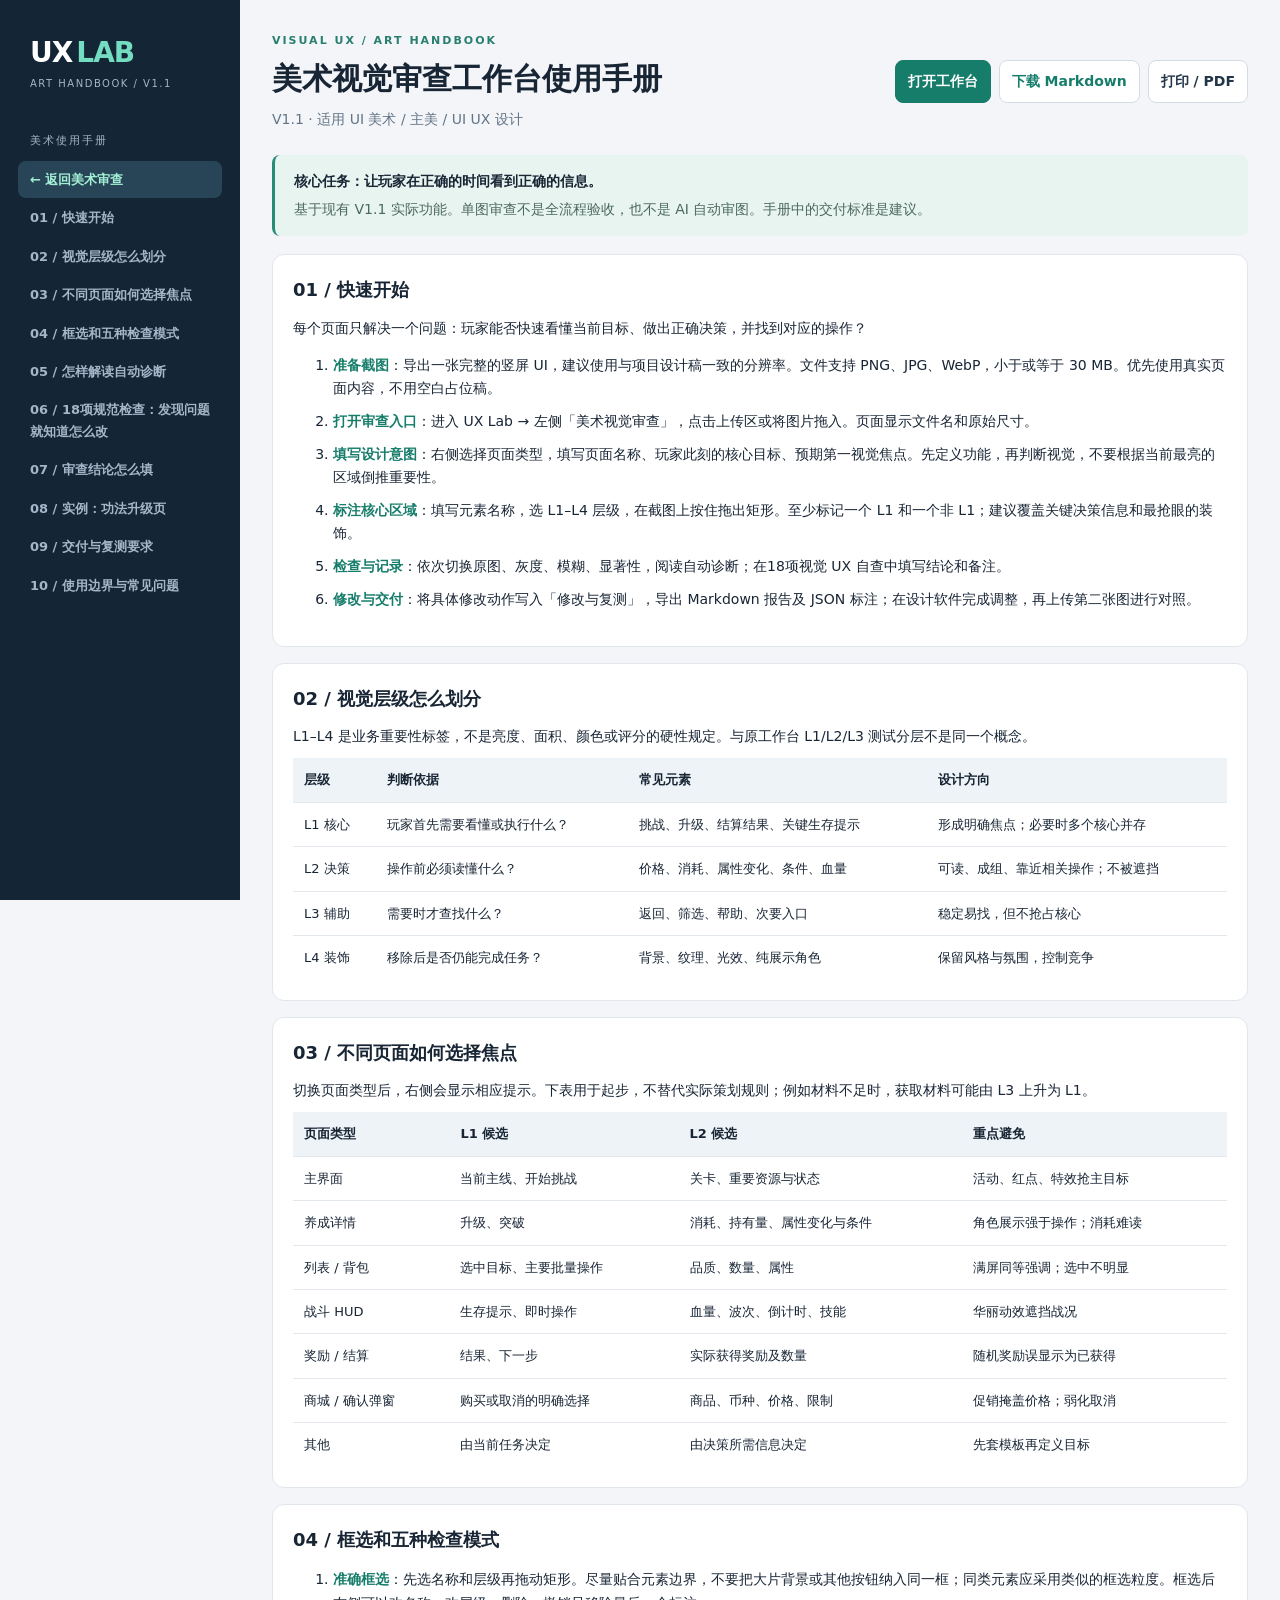
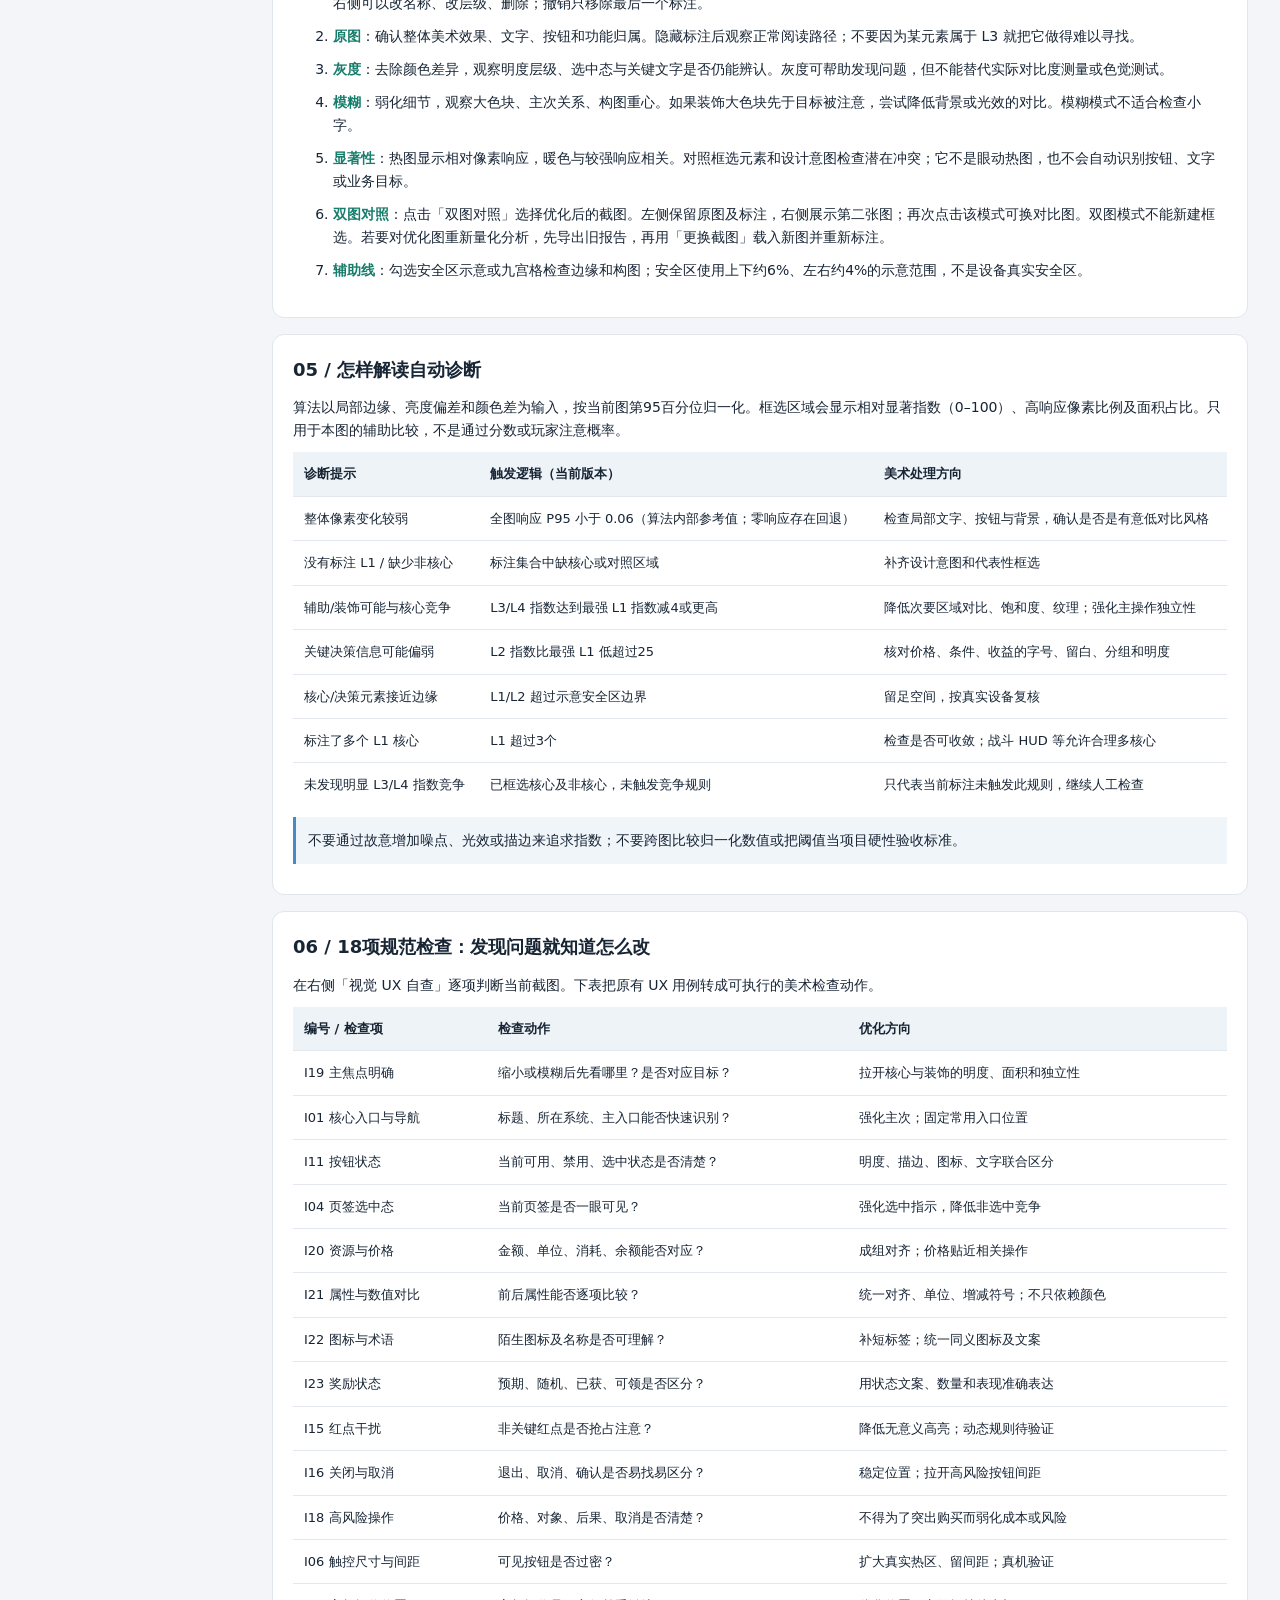
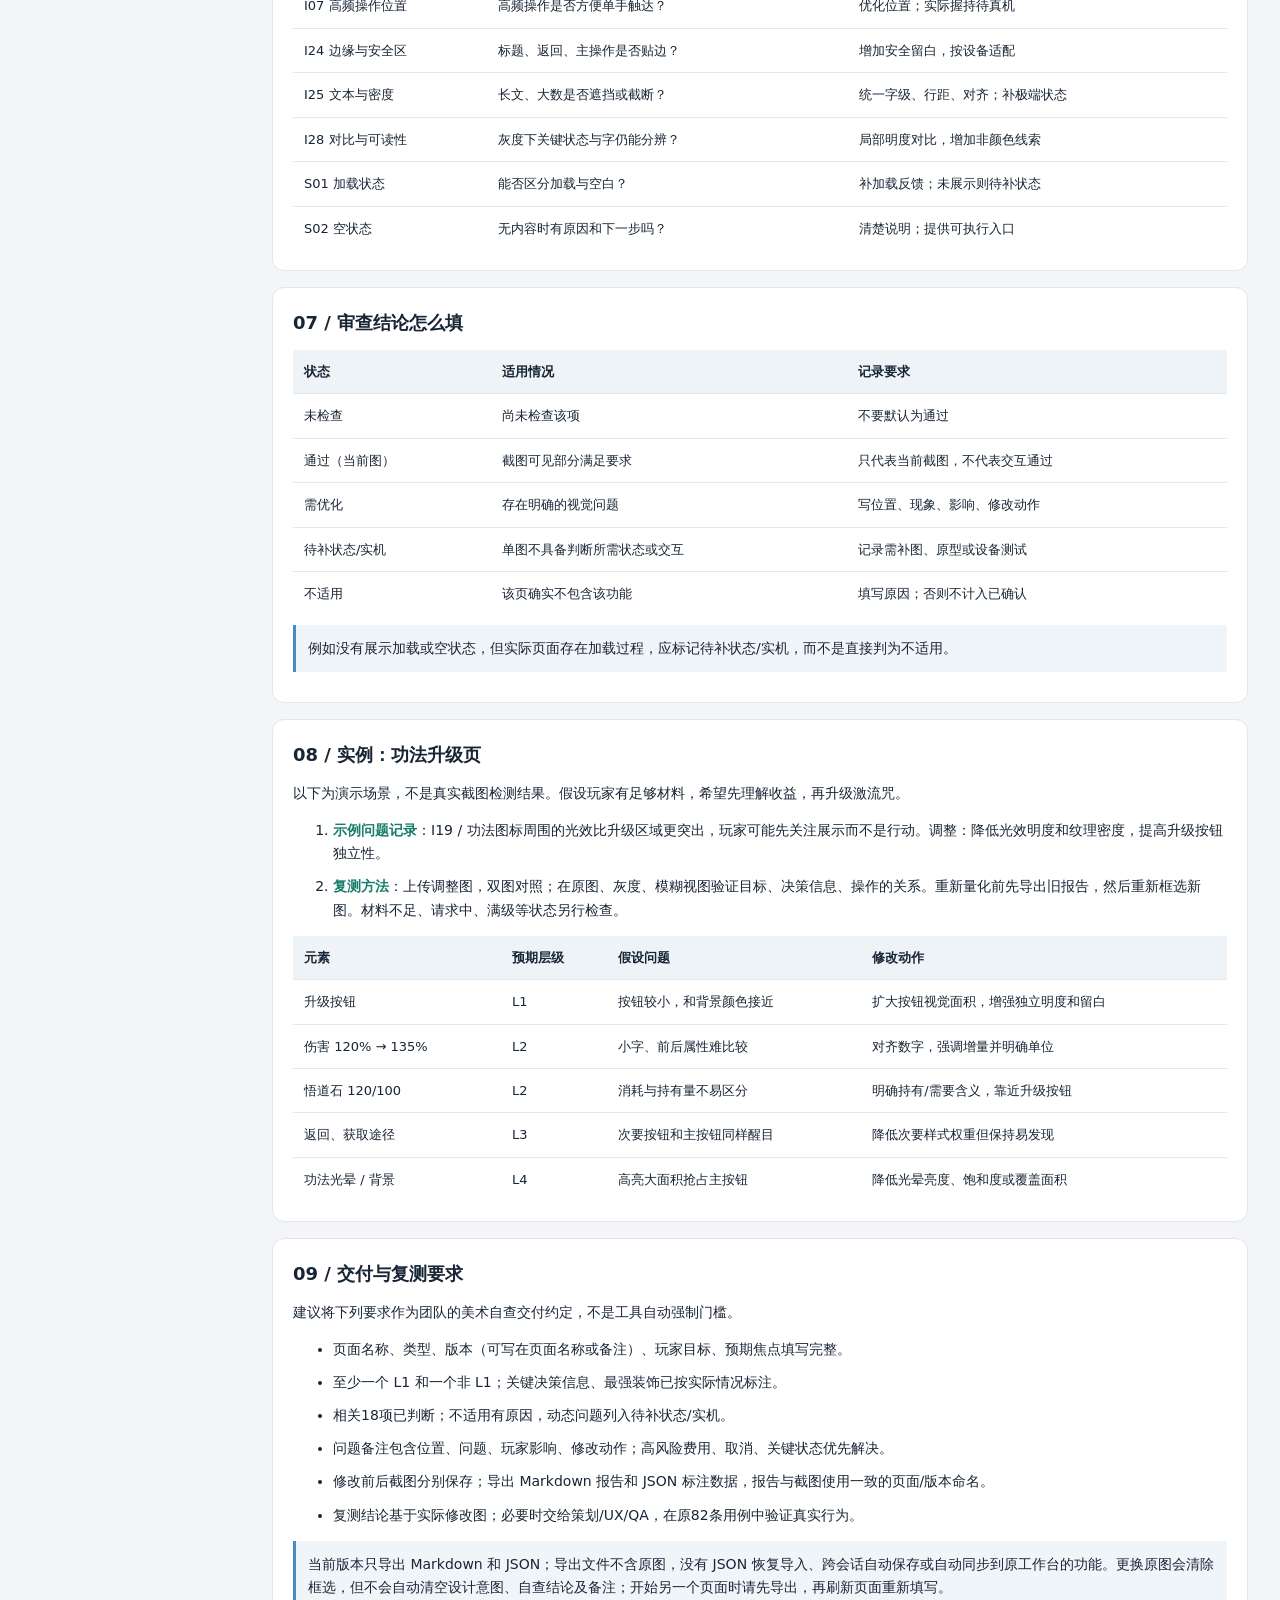
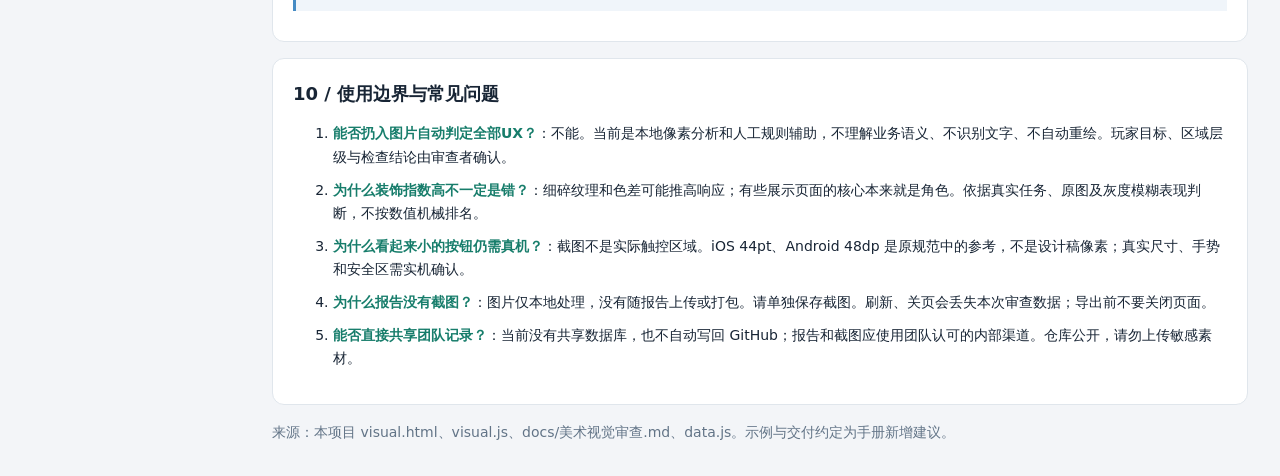
==== visual-guide.html @ cbb17826 "Publish art review handbook with online reader and printable layout" ====
<!doctype html><html lang="zh-CN"><head><meta charset="utf-8"><meta name="viewport" content="width=device-width,initial-scale=1"><title>美术使用手册 · UX LAB</title><link rel="stylesheet" href="style.css"><link rel="stylesheet" href="visual.css"><style>.manual main{max-width:1100px}.manual aside{overflow:auto}.manual nav{gap:1px}.manual nav a{font-size:13px;padding:8px 12px}.manual article{scroll-margin-top:16px}.manual article p{margin:10px 0}.manual article li{margin:10px 0}.manual .mtable{overflow-x:auto}.manual table{border-collapse:collapse;width:100%;font-size:13px;min-width:500px}.manual th,.manual td{text-align:left;vertical-align:top;padding:11px;border-bottom:1px solid #e2e8ee}.manual th{background:#edf3f6}.manual tr:last-child td{border:0}.manual .note{background:#f0f5fa;padding:12px;border-left:3px solid #468bc4}.manual .jump{color:#177d6b;text-decoration:none}.manual .hero{margin-bottom:24px}.manual .hero h1{font-size:30px}.manual .steps b{color:#177d6b}.manual .actions a{display:inline-block;border:1px solid #d3dce4;border-radius:8px;padding:9px 12px;background:white;font-weight:600;text-decoration:none}.manual .actions .open{background:#177d6b;color:white;border-color:#177d6b}@media print{body.manual{display:block;background:white} .manual aside,.manual .actions{display:none}.manual main{padding:0;max-width:none}.manual .panel{border:0;padding:0;break-inside:auto}.manual h2{break-after:avoid}.manual tr{break-inside:avoid}.manual .mtable{overflow:visible}.manual table{min-width:0}.manual .note{border-left:2px solid #888}}@media(max-width:800px){.manual .hero h1{font-size:25px}.manual nav{display:flex;overflow:auto}.manual nav a{white-space:nowrap}}</style></head><body class="manual"><aside><div class="brand"><b>UX<span>LAB</span></b><small>ART HANDBOOK / V1.1</small></div><p class="navlabel">美术使用手册</p><nav><a class="navlink active" href="visual.html">← 返回美术审查</a><a class="navlink" href="#s1">01 / 快速开始</a><a class="navlink" href="#s2">02 / 视觉层级怎么划分</a><a class="navlink" href="#s3">03 / 不同页面如何选择焦点</a><a class="navlink" href="#s4">04 / 框选和五种检查模式</a><a class="navlink" href="#s5">05 / 怎样解读自动诊断</a><a class="navlink" href="#s6">06 / 18项规范检查：发现问题就知道怎么改</a><a class="navlink" href="#s7">07 / 审查结论怎么填</a><a class="navlink" href="#s8">08 / 实例：功法升级页</a><a class="navlink" href="#s9">09 / 交付与复测要求</a><a class="navlink" href="#s10">10 / 使用边界与常见问题</a></nav></aside><main><header class="hero"><div><div class="eyebrow">VISUAL UX / ART HANDBOOK</div><h1>美术视觉审查工作台使用手册</h1><p>V1.1 · 适用 UI 美术 / 主美 / UI UX 设计</p></div><div class="actions"><a class="open" href="visual.html">打开工作台</a><a href="docs/美术使用手册.md" download>下载 Markdown</a><button onclick="window.print()">打印 / PDF</button></div></header><div class="visual-intro"><b>核心任务：让玩家在正确的时间看到正确的信息。</b><p>基于现有 V1.1 实际功能。单图审查不是全流程验收，也不是 AI 自动审图。手册中的交付标准是建议。</p></div><article class="panel" id="s1"><h2>01 / 快速开始</h2><p>每个页面只解决一个问题：玩家能否快速看懂当前目标、做出正确决策，并找到对应的操作？</p><ol class="steps"><li><b>准备截图</b>：导出一张完整的竖屏 UI，建议使用与项目设计稿一致的分辨率。文件支持 PNG、JPG、WebP，小于或等于 30 MB。优先使用真实页面内容，不用空白占位稿。</li><li><b>打开审查入口</b>：进入 UX Lab → 左侧「美术视觉审查」，点击上传区或将图片拖入。页面显示文件名和原始尺寸。</li><li><b>填写设计意图</b>：右侧选择页面类型，填写页面名称、玩家此刻的核心目标、预期第一视觉焦点。先定义功能，再判断视觉，不要根据当前最亮的区域倒推重要性。</li><li><b>标注核心区域</b>：填写元素名称，选 L1–L4 层级，在截图上按住拖出矩形。至少标记一个 L1 和一个非 L1；建议覆盖关键决策信息和最抢眼的装饰。</li><li><b>检查与记录</b>：依次切换原图、灰度、模糊、显著性，阅读自动诊断；在18项视觉 UX 自查中填写结论和备注。</li><li><b>修改与交付</b>：将具体修改动作写入「修改与复测」，导出 Markdown 报告及 JSON 标注；在设计软件完成调整，再上传第二张图进行对照。</li></ol></article><article class="panel" id="s2"><h2>02 / 视觉层级怎么划分</h2><p>L1–L4 是业务重要性标签，不是亮度、面积、颜色或评分的硬性规定。与原工作台 L1/L2/L3 测试分层不是同一个概念。</p><div class="mtable"><table><thead><tr><th>层级</th><th>判断依据</th><th>常见元素</th><th>设计方向</th></tr></thead><tbody><tr><td>L1 核心</td><td>玩家首先需要看懂或执行什么？</td><td>挑战、升级、结算结果、关键生存提示</td><td>形成明确焦点；必要时多个核心并存</td></tr><tr><td>L2 决策</td><td>操作前必须读懂什么？</td><td>价格、消耗、属性变化、条件、血量</td><td>可读、成组、靠近相关操作；不被遮挡</td></tr><tr><td>L3 辅助</td><td>需要时才查找什么？</td><td>返回、筛选、帮助、次要入口</td><td>稳定易找，但不抢占核心</td></tr><tr><td>L4 装饰</td><td>移除后是否仍能完成任务？</td><td>背景、纹理、光效、纯展示角色</td><td>保留风格与氛围，控制竞争</td></tr></tbody></table></div></article><article class="panel" id="s3"><h2>03 / 不同页面如何选择焦点</h2><p>切换页面类型后，右侧会显示相应提示。下表用于起步，不替代实际策划规则；例如材料不足时，获取材料可能由 L3 上升为 L1。</p><div class="mtable"><table><thead><tr><th>页面类型</th><th>L1 候选</th><th>L2 候选</th><th>重点避免</th></tr></thead><tbody><tr><td>主界面</td><td>当前主线、开始挑战</td><td>关卡、重要资源与状态</td><td>活动、红点、特效抢主目标</td></tr><tr><td>养成详情</td><td>升级、突破</td><td>消耗、持有量、属性变化与条件</td><td>角色展示强于操作；消耗难读</td></tr><tr><td>列表 / 背包</td><td>选中目标、主要批量操作</td><td>品质、数量、属性</td><td>满屏同等强调；选中不明显</td></tr><tr><td>战斗 HUD</td><td>生存提示、即时操作</td><td>血量、波次、倒计时、技能</td><td>华丽动效遮挡战况</td></tr><tr><td>奖励 / 结算</td><td>结果、下一步</td><td>实际获得奖励及数量</td><td>随机奖励误显示为已获得</td></tr><tr><td>商城 / 确认弹窗</td><td>购买或取消的明确选择</td><td>商品、币种、价格、限制</td><td>促销掩盖价格；弱化取消</td></tr><tr><td>其他</td><td>由当前任务决定</td><td>由决策所需信息决定</td><td>先套模板再定义目标</td></tr></tbody></table></div></article><article class="panel" id="s4"><h2>04 / 框选和五种检查模式</h2><ol class="steps"><li><b>准确框选</b>：先选名称和层级再拖动矩形。尽量贴合元素边界，不要把大片背景或其他按钮纳入同一框；同类元素应采用类似的框选粒度。框选后右侧可以改名称、改层级、删除；撤销只移除最后一个标注。</li><li><b>原图</b>：确认整体美术效果、文字、按钮和功能归属。隐藏标注后观察正常阅读路径；不要因为某元素属于 L3 就把它做得难以寻找。</li><li><b>灰度</b>：去除颜色差异，观察明度层级、选中态与关键文字是否仍能辨认。灰度可帮助发现问题，但不能替代实际对比度测量或色觉测试。</li><li><b>模糊</b>：弱化细节，观察大色块、主次关系、构图重心。如果装饰大色块先于目标被注意，尝试降低背景或光效的对比。模糊模式不适合检查小字。</li><li><b>显著性</b>：热图显示相对像素响应，暖色与较强响应相关。对照框选元素和设计意图检查潜在冲突；它不是眼动热图，也不会自动识别按钮、文字或业务目标。</li><li><b>双图对照</b>：点击「双图对照」选择优化后的截图。左侧保留原图及标注，右侧展示第二张图；再次点击该模式可换对比图。双图模式不能新建框选。若要对优化图重新量化分析，先导出旧报告，再用「更换截图」载入新图并重新标注。</li><li><b>辅助线</b>：勾选安全区示意或九宫格检查边缘和构图；安全区使用上下约6%、左右约4%的示意范围，不是设备真实安全区。</li></ol></article><article class="panel" id="s5"><h2>05 / 怎样解读自动诊断</h2><p>算法以局部边缘、亮度偏差和颜色差为输入，按当前图第95百分位归一化。框选区域会显示相对显著指数（0–100）、高响应像素比例及面积占比。只用于本图的辅助比较，不是通过分数或玩家注意概率。</p><div class="mtable"><table><thead><tr><th>诊断提示</th><th>触发逻辑（当前版本）</th><th>美术处理方向</th></tr></thead><tbody><tr><td>整体像素变化较弱</td><td>全图响应 P95 小于 0.06（算法内部参考值；零响应存在回退）</td><td>检查局部文字、按钮与背景，确认是否是有意低对比风格</td></tr><tr><td>没有标注 L1 / 缺少非核心</td><td>标注集合中缺核心或对照区域</td><td>补齐设计意图和代表性框选</td></tr><tr><td>辅助/装饰可能与核心竞争</td><td>L3/L4 指数达到最强 L1 指数减4或更高</td><td>降低次要区域对比、饱和度、纹理；强化主操作独立性</td></tr><tr><td>关键决策信息可能偏弱</td><td>L2 指数比最强 L1 低超过25</td><td>核对价格、条件、收益的字号、留白、分组和明度</td></tr><tr><td>核心/决策元素接近边缘</td><td>L1/L2 超过示意安全区边界</td><td>留足空间，按真实设备复核</td></tr><tr><td>标注了多个 L1 核心</td><td>L1 超过3个</td><td>检查是否可收敛；战斗 HUD 等允许合理多核心</td></tr><tr><td>未发现明显 L3/L4 指数竞争</td><td>已框选核心及非核心，未触发竞争规则</td><td>只代表当前标注未触发此规则，继续人工检查</td></tr></tbody></table></div><p class="note">不要通过故意增加噪点、光效或描边来追求指数；不要跨图比较归一化数值或把阈值当项目硬性验收标准。</p></article><article class="panel" id="s6"><h2>06 / 18项规范检查：发现问题就知道怎么改</h2><p>在右侧「视觉 UX 自查」逐项判断当前截图。下表把原有 UX 用例转成可执行的美术检查动作。</p><div class="mtable"><table><thead><tr><th>编号 / 检查项</th><th>检查动作</th><th>优化方向</th></tr></thead><tbody><tr><td>I19 主焦点明确</td><td>缩小或模糊后先看哪里？是否对应目标？</td><td>拉开核心与装饰的明度、面积和独立性</td></tr><tr><td>I01 核心入口与导航</td><td>标题、所在系统、主入口能否快速识别？</td><td>强化主次；固定常用入口位置</td></tr><tr><td>I11 按钮状态</td><td>当前可用、禁用、选中状态是否清楚？</td><td>明度、描边、图标、文字联合区分</td></tr><tr><td>I04 页签选中态</td><td>当前页签是否一眼可见？</td><td>强化选中指示，降低非选中竞争</td></tr><tr><td>I20 资源与价格</td><td>金额、单位、消耗、余额能否对应？</td><td>成组对齐；价格贴近相关操作</td></tr><tr><td>I21 属性与数值对比</td><td>前后属性能否逐项比较？</td><td>统一对齐、单位、增减符号；不只依赖颜色</td></tr><tr><td>I22 图标与术语</td><td>陌生图标及名称是否可理解？</td><td>补短标签；统一同义图标及文案</td></tr><tr><td>I23 奖励状态</td><td>预期、随机、已获、可领是否区分？</td><td>用状态文案、数量和表现准确表达</td></tr><tr><td>I15 红点干扰</td><td>非关键红点是否抢占注意？</td><td>降低无意义高亮；动态规则待验证</td></tr><tr><td>I16 关闭与取消</td><td>退出、取消、确认是否易找易区分？</td><td>稳定位置；拉开高风险按钮间距</td></tr><tr><td>I18 高风险操作</td><td>价格、对象、后果、取消是否清楚？</td><td>不得为了突出购买而弱化成本或风险</td></tr><tr><td>I06 触控尺寸与间距</td><td>可见按钮是否过密？</td><td>扩大真实热区、留间距；真机验证</td></tr><tr><td>I07 高频操作位置</td><td>高频操作是否方便单手触达？</td><td>优化位置；实际握持待真机</td></tr><tr><td>I24 边缘与安全区</td><td>标题、返回、主操作是否贴边？</td><td>增加安全留白，按设备适配</td></tr><tr><td>I25 文本与密度</td><td>长文、大数是否遮挡或截断？</td><td>统一字级、行距、对齐；补极端状态</td></tr><tr><td>I28 对比与可读性</td><td>灰度下关键状态与字仍能分辨？</td><td>局部明度对比，增加非颜色线索</td></tr><tr><td>S01 加载状态</td><td>能否区分加载与空白？</td><td>补加载反馈；未展示则待补状态</td></tr><tr><td>S02 空状态</td><td>无内容时有原因和下一步吗？</td><td>清楚说明；提供可执行入口</td></tr></tbody></table></div></article><article class="panel" id="s7"><h2>07 / 审查结论怎么填</h2><div class="mtable"><table><thead><tr><th>状态</th><th>适用情况</th><th>记录要求</th></tr></thead><tbody><tr><td>未检查</td><td>尚未检查该项</td><td>不要默认为通过</td></tr><tr><td>通过（当前图）</td><td>截图可见部分满足要求</td><td>只代表当前截图，不代表交互通过</td></tr><tr><td>需优化</td><td>存在明确的视觉问题</td><td>写位置、现象、影响、修改动作</td></tr><tr><td>待补状态/实机</td><td>单图不具备判断所需状态或交互</td><td>记录需补图、原型或设备测试</td></tr><tr><td>不适用</td><td>该页确实不包含该功能</td><td>填写原因；否则不计入已确认</td></tr></tbody></table></div><p class="note">例如没有展示加载或空状态，但实际页面存在加载过程，应标记待补状态/实机，而不是直接判为不适用。</p></article><article class="panel" id="s8"><h2>08 / 实例：功法升级页</h2><p>以下为演示场景，不是真实截图检测结果。假设玩家有足够材料，希望先理解收益，再升级激流咒。</p><ol class="steps"><li><b>示例问题记录</b>：I19 / 功法图标周围的光效比升级区域更突出，玩家可能先关注展示而不是行动。调整：降低光效明度和纹理密度，提高升级按钮独立性。</li><li><b>复测方法</b>：上传调整图，双图对照；在原图、灰度、模糊视图验证目标、决策信息、操作的关系。重新量化前先导出旧报告，然后重新框选新图。材料不足、请求中、满级等状态另行检查。</li></ol><div class="mtable"><table><thead><tr><th>元素</th><th>预期层级</th><th>假设问题</th><th>修改动作</th></tr></thead><tbody><tr><td>升级按钮</td><td>L1</td><td>按钮较小，和背景颜色接近</td><td>扩大按钮视觉面积，增强独立明度和留白</td></tr><tr><td>伤害 120% → 135%</td><td>L2</td><td>小字、前后属性难比较</td><td>对齐数字，强调增量并明确单位</td></tr><tr><td>悟道石 120/100</td><td>L2</td><td>消耗与持有量不易区分</td><td>明确持有/需要含义，靠近升级按钮</td></tr><tr><td>返回、获取途径</td><td>L3</td><td>次要按钮和主按钮同样醒目</td><td>降低次要样式权重但保持易发现</td></tr><tr><td>功法光晕 / 背景</td><td>L4</td><td>高亮大面积抢占主按钮</td><td>降低光晕亮度、饱和度或覆盖面积</td></tr></tbody></table></div></article><article class="panel" id="s9"><h2>09 / 交付与复测要求</h2><p>建议将下列要求作为团队的美术自查交付约定，不是工具自动强制门槛。</p><ul><li>页面名称、类型、版本（可写在页面名称或备注）、玩家目标、预期焦点填写完整。</li><li>至少一个 L1 和一个非 L1；关键决策信息、最强装饰已按实际情况标注。</li><li>相关18项已判断；不适用有原因，动态问题列入待补状态/实机。</li><li>问题备注包含位置、问题、玩家影响、修改动作；高风险费用、取消、关键状态优先解决。</li><li>修改前后截图分别保存；导出 Markdown 报告和 JSON 标注数据，报告与截图使用一致的页面/版本命名。</li><li>复测结论基于实际修改图；必要时交给策划/UX/QA，在原82条用例中验证真实行为。</li></ul><p class="note">当前版本只导出 Markdown 和 JSON；导出文件不含原图，没有 JSON 恢复导入、跨会话自动保存或自动同步到原工作台的功能。更换原图会清除框选，但不会自动清空设计意图、自查结论及备注；开始另一个页面时请先导出，再刷新页面重新填写。</p></article><article class="panel" id="s10"><h2>10 / 使用边界与常见问题</h2><ol class="steps"><li><b>能否扔入图片自动判定全部UX？</b>：不能。当前是本地像素分析和人工规则辅助，不理解业务语义、不识别文字、不自动重绘。玩家目标、区域层级与检查结论由审查者确认。</li><li><b>为什么装饰指数高不一定是错？</b>：细碎纹理和色差可能推高响应；有些展示页面的核心本来就是角色。依据真实任务、原图及灰度模糊表现判断，不按数值机械排名。</li><li><b>为什么看起来小的按钮仍需真机？</b>：截图不是实际触控区域。iOS 44pt、Android 48dp 是原规范中的参考，不是设计稿像素；真实尺寸、手势和安全区需实机确认。</li><li><b>为什么报告没有截图？</b>：图片仅本地处理，没有随报告上传或打包。请单独保存截图。刷新、关页会丢失本次审查数据；导出前不要关闭页面。</li><li><b>能否直接共享团队记录？</b>：当前没有共享数据库，也不自动写回 GitHub；报告和截图应使用团队认可的内部渠道。仓库公开，请勿上传敏感素材。</li></ol></article><p class="muted">来源：本项目 visual.html、visual.js、docs/美术视觉审查.md、data.js。示例与交付约定为手册新增建议。</p></main></body></html>
---- style.css ----
*{box-sizing:border-box}body{margin:0;background:#f3f5f8;color:#182535;font:14px/1.65 system-ui,"Microsoft YaHei",sans-serif;display:grid;grid-template-columns:240px minmax(0,1fr);min-height:100vh}aside{background:#142536;color:#a4b6c8;padding:30px 18px;position:sticky;top:0;height:100vh;display:flex;flex-direction:column}.brand{padding:0 12px 28px}.brand b{font-size:28px;letter-spacing:-1px;color:white}.brand span{color:#74dcc0;margin-left:4px}.brand small{display:block;font-size:10px;letter-spacing:1.5px}.navlabel{font-size:11px;letter-spacing:2px;padding-left:12px}nav{display:grid;gap:5px}nav button{text-align:left;background:none;color:#a4b6c8;border:0;padding:12px;font-weight:500}nav button.active{background:#284558;color:#a4f0d5}footer{margin-top:auto;font-size:12px;padding:15px 12px;color:#92a5b8}main{padding:32px;max-width:1500px;width:100%;margin:auto;align-self:start}header{display:flex;justify-content:space-between;align-items:center;gap:16px;margin-bottom:28px}h1{font-size:32px;margin:4px 0}header p,.muted{color:#627487;margin:0}.eyebrow{font-size:11px;letter-spacing:2px;color:#287f70;font-weight:700}.actions,.filters{display:flex;gap:8px;flex-wrap:wrap}button,input,select,textarea{font:inherit;border:1px solid #d3dce4;border-radius:8px;padding:9px 12px;background:white;color:#233649}button{cursor:pointer;font-weight:600}button:hover{border-color:#2b9b83}button.primary{background:#177d6b;color:white;border-color:#177d6b}button:focus-visible,input:focus-visible,textarea:focus-visible,select:focus-visible{outline:2px solid #177d6b;outline-offset:2px}.stats{display:grid;grid-template-columns:repeat(4,1fr);gap:12px;margin-bottom:20px}.stat,.panel,.case{background:white;border:1px solid #e0e6ec;border-radius:12px;padding:20px}.stat b{display:block;font-size:32px;line-height:1.3}.stat span{color:#63778a}.panel{margin-bottom:16px}.panel h2{margin:0 0 12px;font-size:18px}.track{height:8px;border-radius:8px;background:#e6ecef;overflow:hidden;margin:12px 0}.fill{background:#219b82;height:100%}.case{margin:12px 0}.casehead{display:flex;align-items:center;gap:12px;flex-wrap:wrap}.casehead h3{margin:0;font-size:17px;flex:1}.tag{font:600 12px system-ui;background:#e7f4ef;color:#166b59;padding:5px 8px;border-radius:5px}.p0{background:#ffebe6;color:#a43f30}.details{display:grid;grid-template-columns:1fr 1fr;gap:16px;margin:14px 0}.details p{margin:3px 0;white-space:pre-wrap}.details label,form label,.fieldlabel{font-size:12px;color:#627487;display:block;font-weight:600}.formgrid{display:grid;grid-template-columns:repeat(2,minmax(0,1fr));gap:12px}.formgrid label{display:flex;flex-direction:column;gap:5px}.formgrid input,.formgrid select,.formgrid textarea{width:100%;min-width:0}.wide{grid-column:1/-1}.case textarea{width:100%;min-height:62px}.case input{width:100%}.toolbar{display:flex;gap:12px;align-items:center;justify-content:space-between;flex-wrap:wrap;margin-bottom:16px}.rowrecord{padding:14px 0;border-bottom:1px solid #e4e9ee;white-space:pre-wrap;overflow-wrap:anywhere}.rowrecord:last-child{border-bottom:0}.rowrecord button{margin:5px 8px 0 0}#notice{color:#177d6b;min-height:0}#notice:not(:empty){padding:10px 0}.danger{color:#a43f30}a{color:#177d6b}.guide{margin:0 0 16px}.guide dt{font-weight:700}.guide dd{margin:3px 0 16px;color:#42576a}.empty{padding:36px;text-align:center;color:#627487}@media(max-width:800px){body{display:block}aside{height:auto;position:static;padding:15px}nav{display:flex;overflow:auto}nav button{white-space:nowrap}.brand{padding:0 8px 5px}.navlabel,footer{display:none}main{padding:18px}header{display:block}header .actions{margin-top:12px}.stats{grid-template-columns:1fr 1fr}.details,.formgrid{grid-template-columns:1fr}.wide{grid-column:auto}h1{font-size:26px}}
---- visual.css ----
.navlink{display:block;text-decoration:none;padding:12px;border-radius:8px;color:#a4b6c8;font-weight:600}.navlink.active{background:#284558;color:#a4f0d5}.navlink:hover{color:#fff}.visual-body main{max-width:1800px}.visual-intro{border-left:3px solid #278c76;background:#e8f4ef;padding:15px 19px;margin-bottom:18px;border-radius:8px}.visual-intro p{margin:5px 0 0;color:#4c695f}.v-layout{display:grid;grid-template-columns:minmax(280px,1fr) minmax(300px,1fr);gap:18px;align-items:start}.v-canvas{position:sticky;top:16px}.v-canvas h2,.v-side h2{font-size:16px}#drop{display:grid;place-content:center;text-align:center;min-height:350px;gap:6px;background:#f6f9fb;border:2px dashed #b9cbd5;border-radius:12px;cursor:pointer;color:#597384}#drop b{font-size:20px;color:#234b59}#drop.drag{background:#e2f5ed;border-color:#177d6b}.v-stage{background:#18242e;border-radius:10px;padding:12px;display:flex;align-items:center;justify-content:center;gap:8px;min-height:220px;margin:12px 0}#canvasWrap{position:relative;line-height:0;max-width:100%;flex:0 1 auto;min-width:0}#screen,#second{display:block;max-width:100%;max-height:70vh;width:auto;height:auto;object-fit:contain}#overlay{position:absolute;inset:0;width:100%;height:100%;touch-action:none;cursor:crosshair}#second{min-width:0}.v-stage.comparing #canvasWrap,.v-stage.comparing #second{max-width:49%}.v-modes,.v-tools,.v-legend{display:flex;flex-wrap:wrap;gap:6px;align-items:center}.v-modes button{font-size:12px;padding:7px 9px}.v-modes .selected{background:#177d6b;color:#fff;border-color:#177d6b}.v-tools label{display:flex;align-items:center;gap:3px;font-size:12px}.v-legend span{font-size:11px;border:1px solid currentColor;padding:4px 6px;border-radius:4px}.l1{color:#19866a}.l2{color:#306fac}.l3{color:#a06f16}.l4{color:#697686}.v-tip{background:#f0f5fa;padding:10px;border-radius:6px;color:#4c6379;font-size:12px}.v-regions{display:grid;gap:8px;margin-top:10px}.v-region{display:grid;grid-template-columns:1fr 105px auto;gap:5px;align-items:center;border-top:1px solid #e4e9ee;padding-top:9px}.v-region input,.v-region select{width:100%;min-width:0;padding:6px}.v-region small{grid-column:1/-1;color:#627487}.v-region button{padding:5px 8px}.v-diag{background:#f4f7fa;border-radius:8px;padding:10px;margin:8px 0;color:#294251}.v-diag b{display:block}.v-diag.warn{border-left:3px solid #d79333}.v-diag.ok{border-left:3px solid #1b9b76}.v-check{border-bottom:1px solid #e4e9ee;padding:12px 0}.v-check:last-child{border:0}.v-check-head{display:flex;justify-content:space-between;align-items:center;gap:8px}.v-check-head select{padding:6px;max-width:126px}.v-check p{margin:5px 0;font-size:13px;color:#43586b}.v-check small{color:#687c8d}.v-check textarea,#notes{width:100%;resize:vertical;margin-top:5px}.v-check textarea{min-height:42px;padding:6px}.v-check .reference{font-size:11px;color:#687c8d}.v-side .panel{margin-bottom:14px}#summary{font-size:13px;color:#4c6379;margin-top:8px}[hidden]{display:none!important}@media(max-width:1100px){.v-layout{grid-template-columns:1fr}.v-canvas{position:static}}@media(max-width:800px){.visual-body aside nav{display:flex}.v-stage{padding:6px}.v-region{grid-template-columns:1fr 90px auto}.visual-body main{padding:12px}}
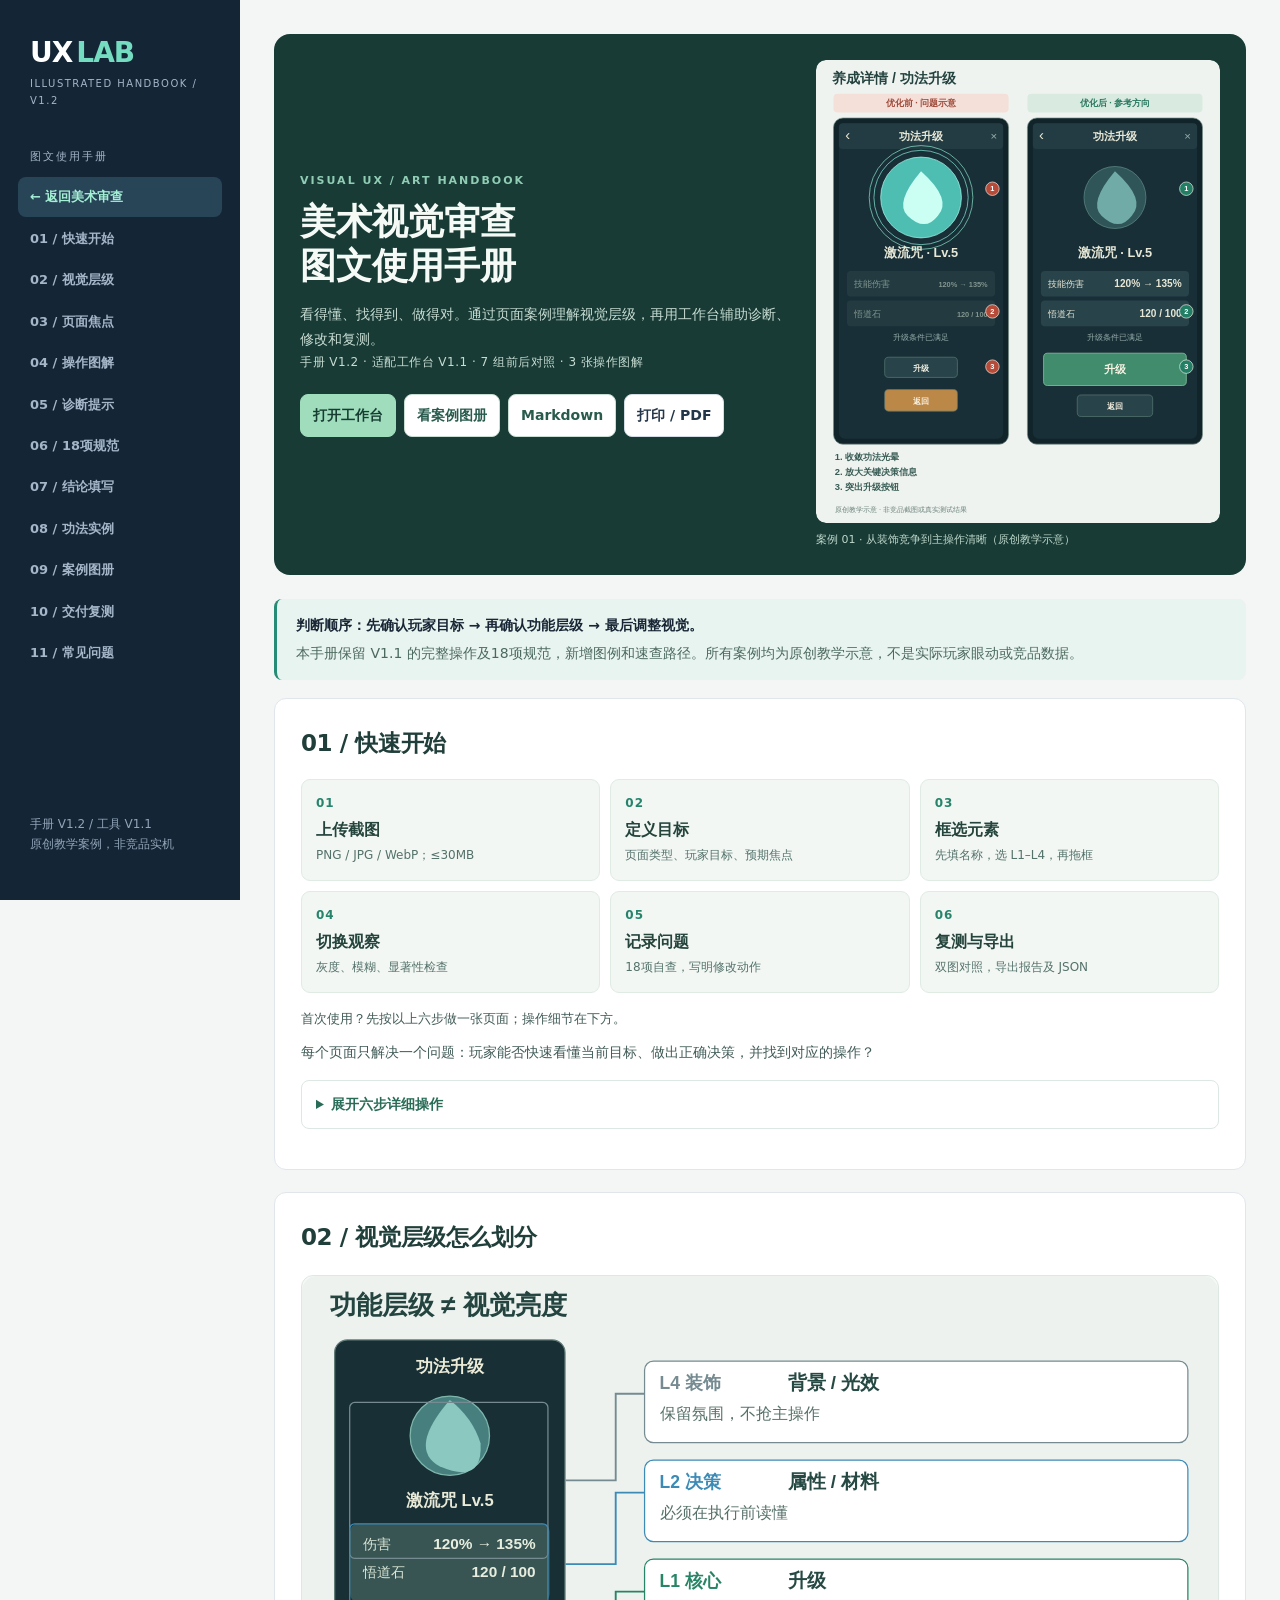
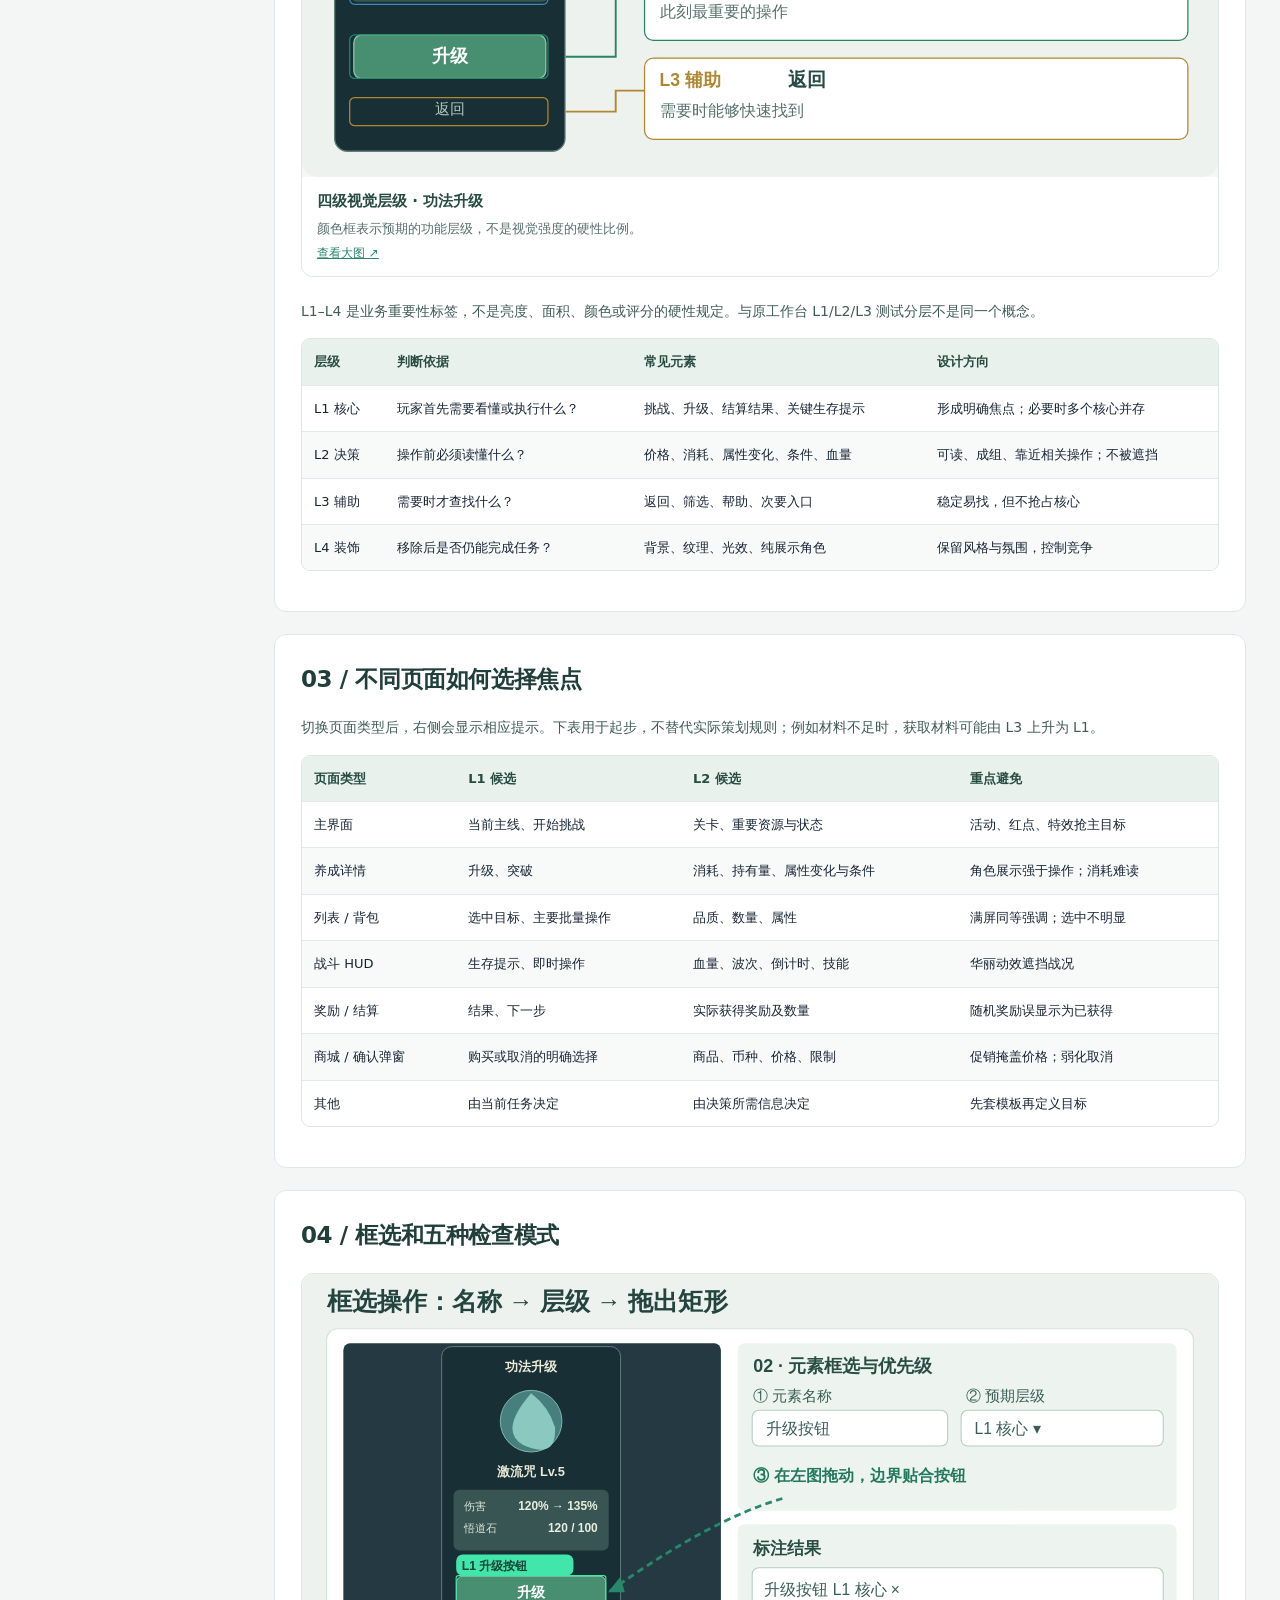
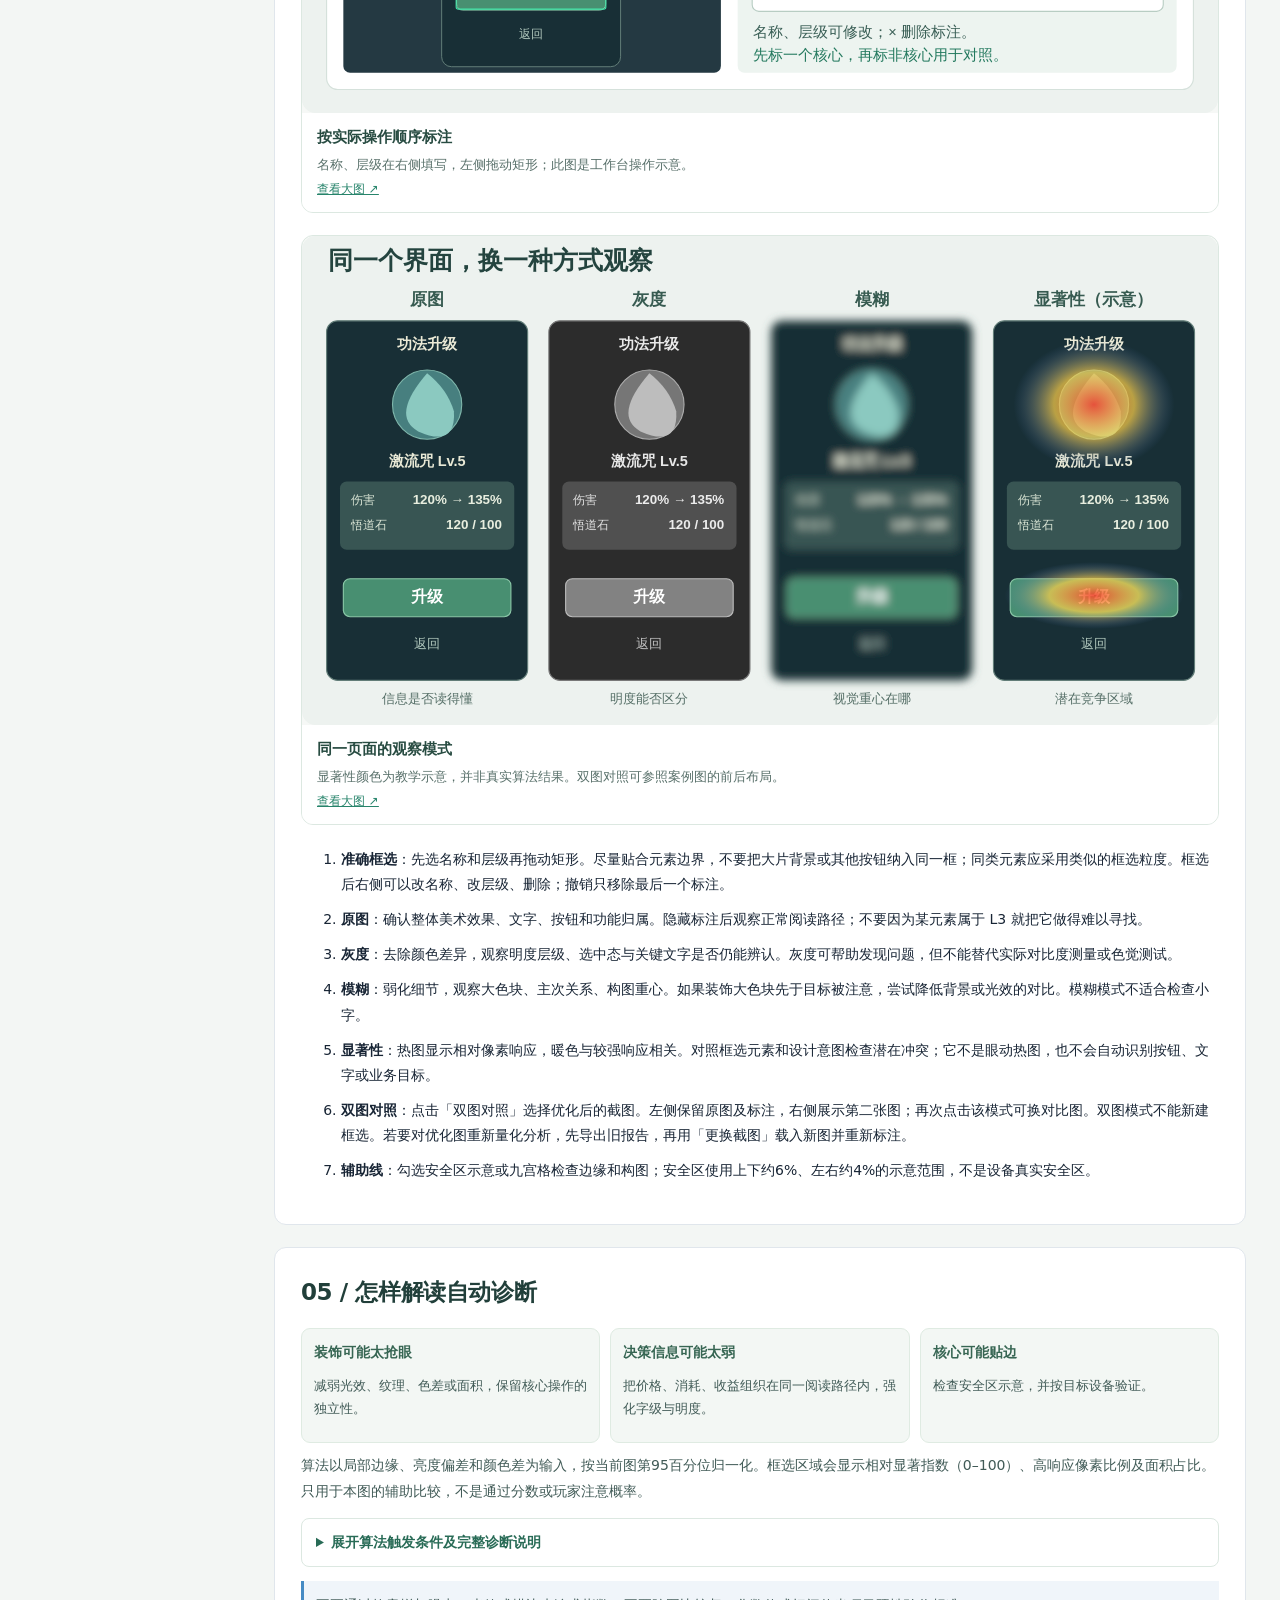
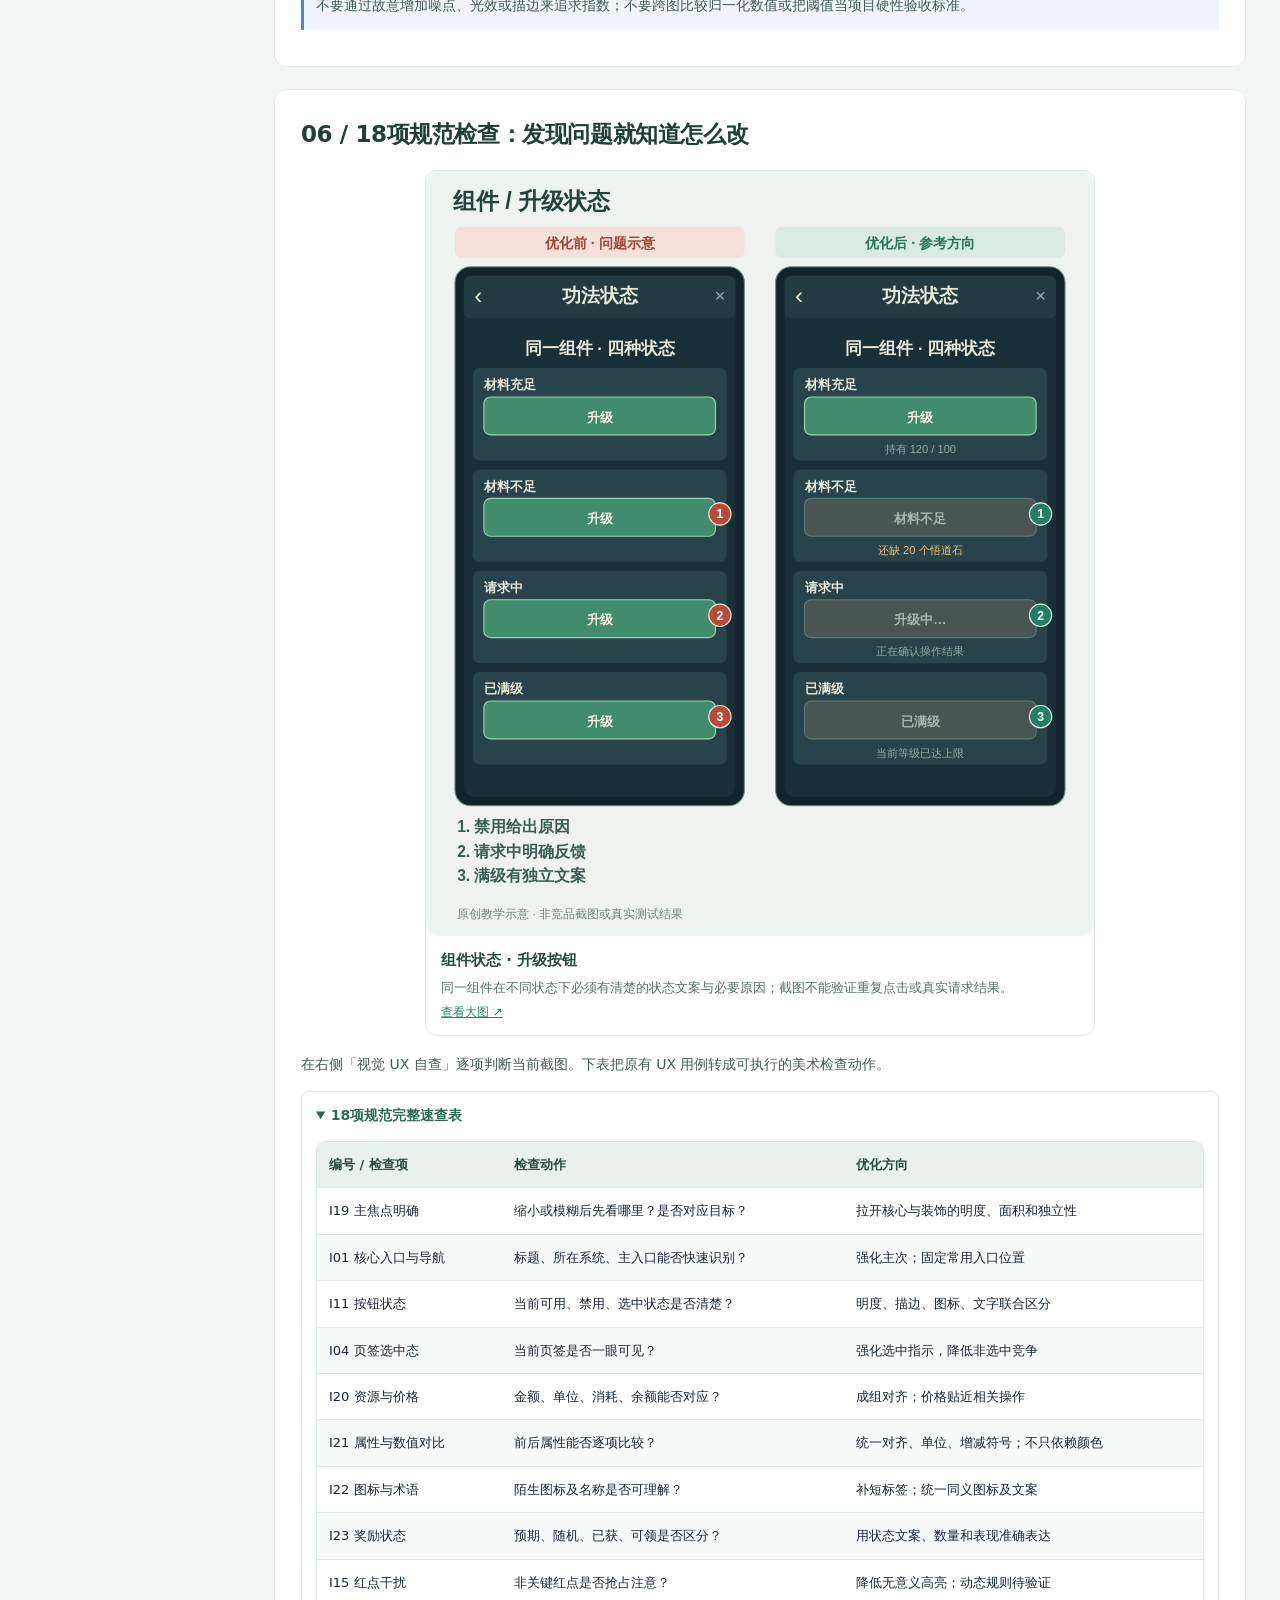
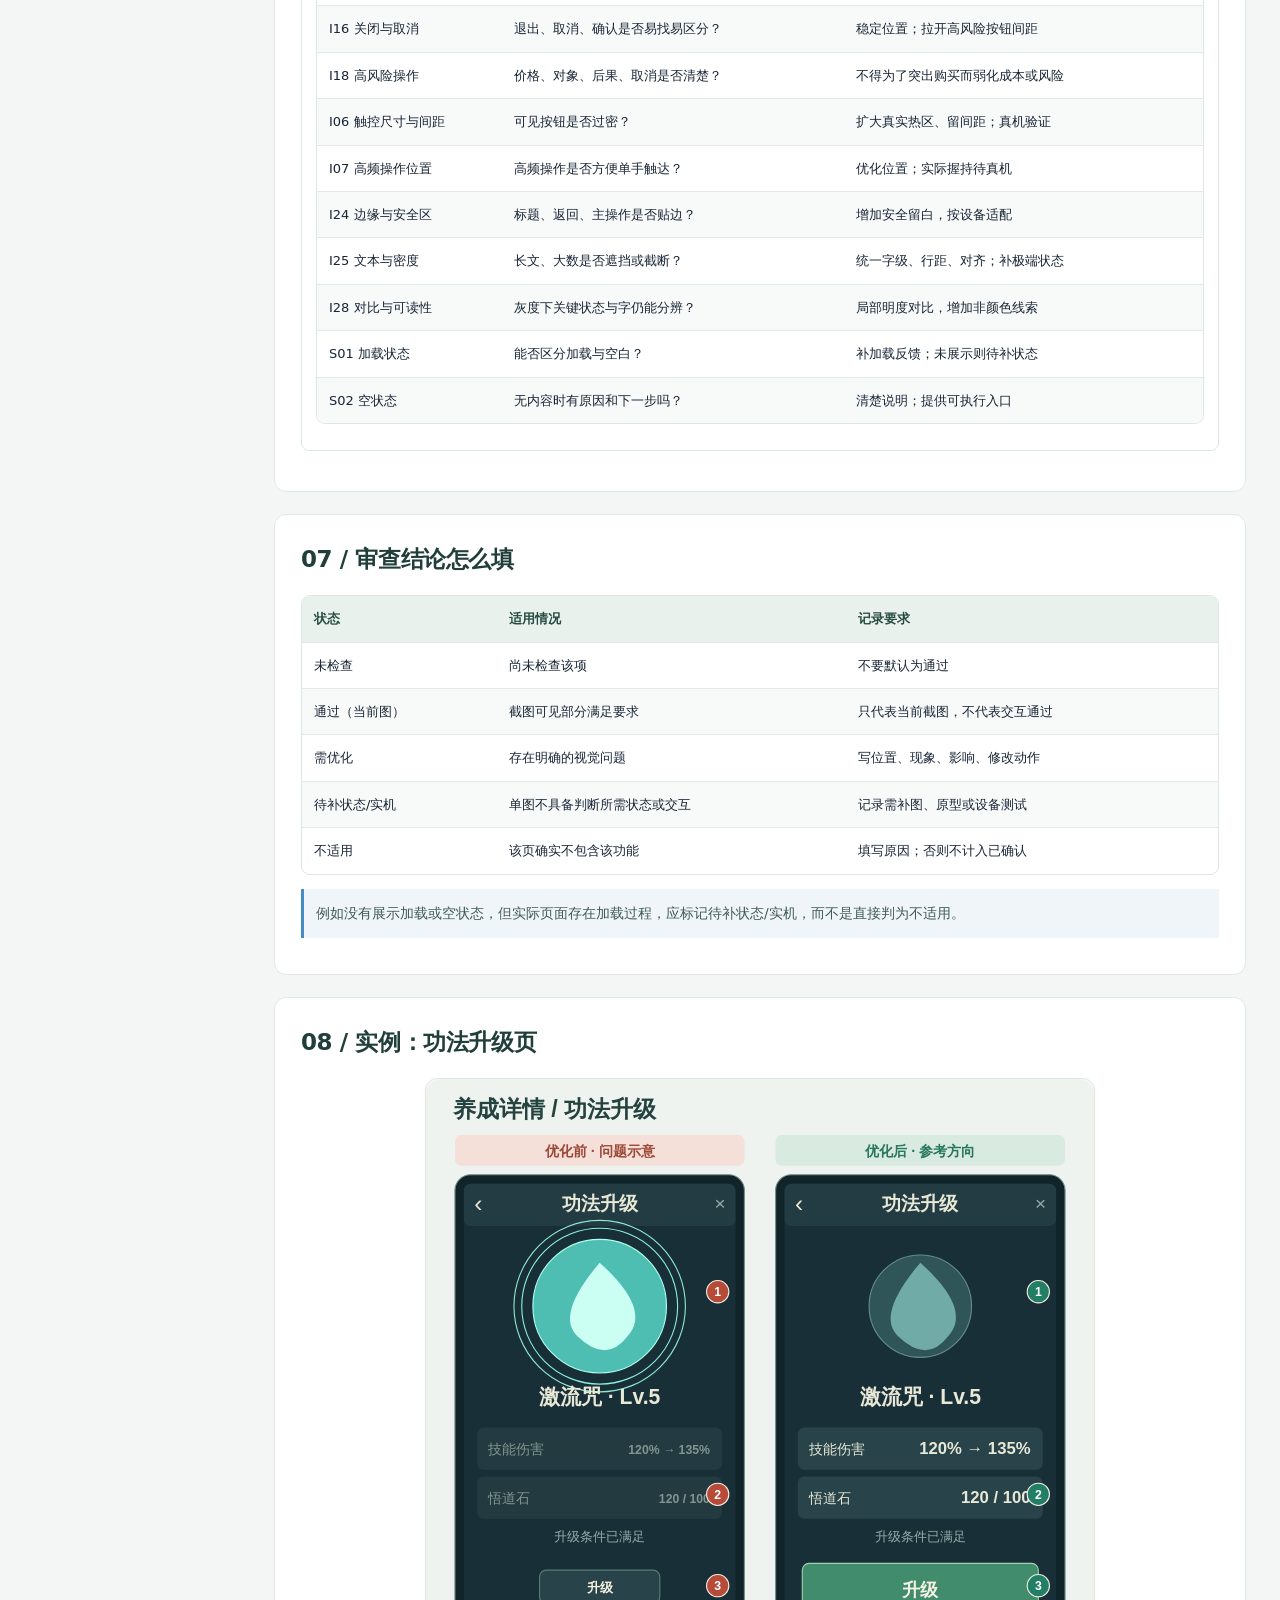
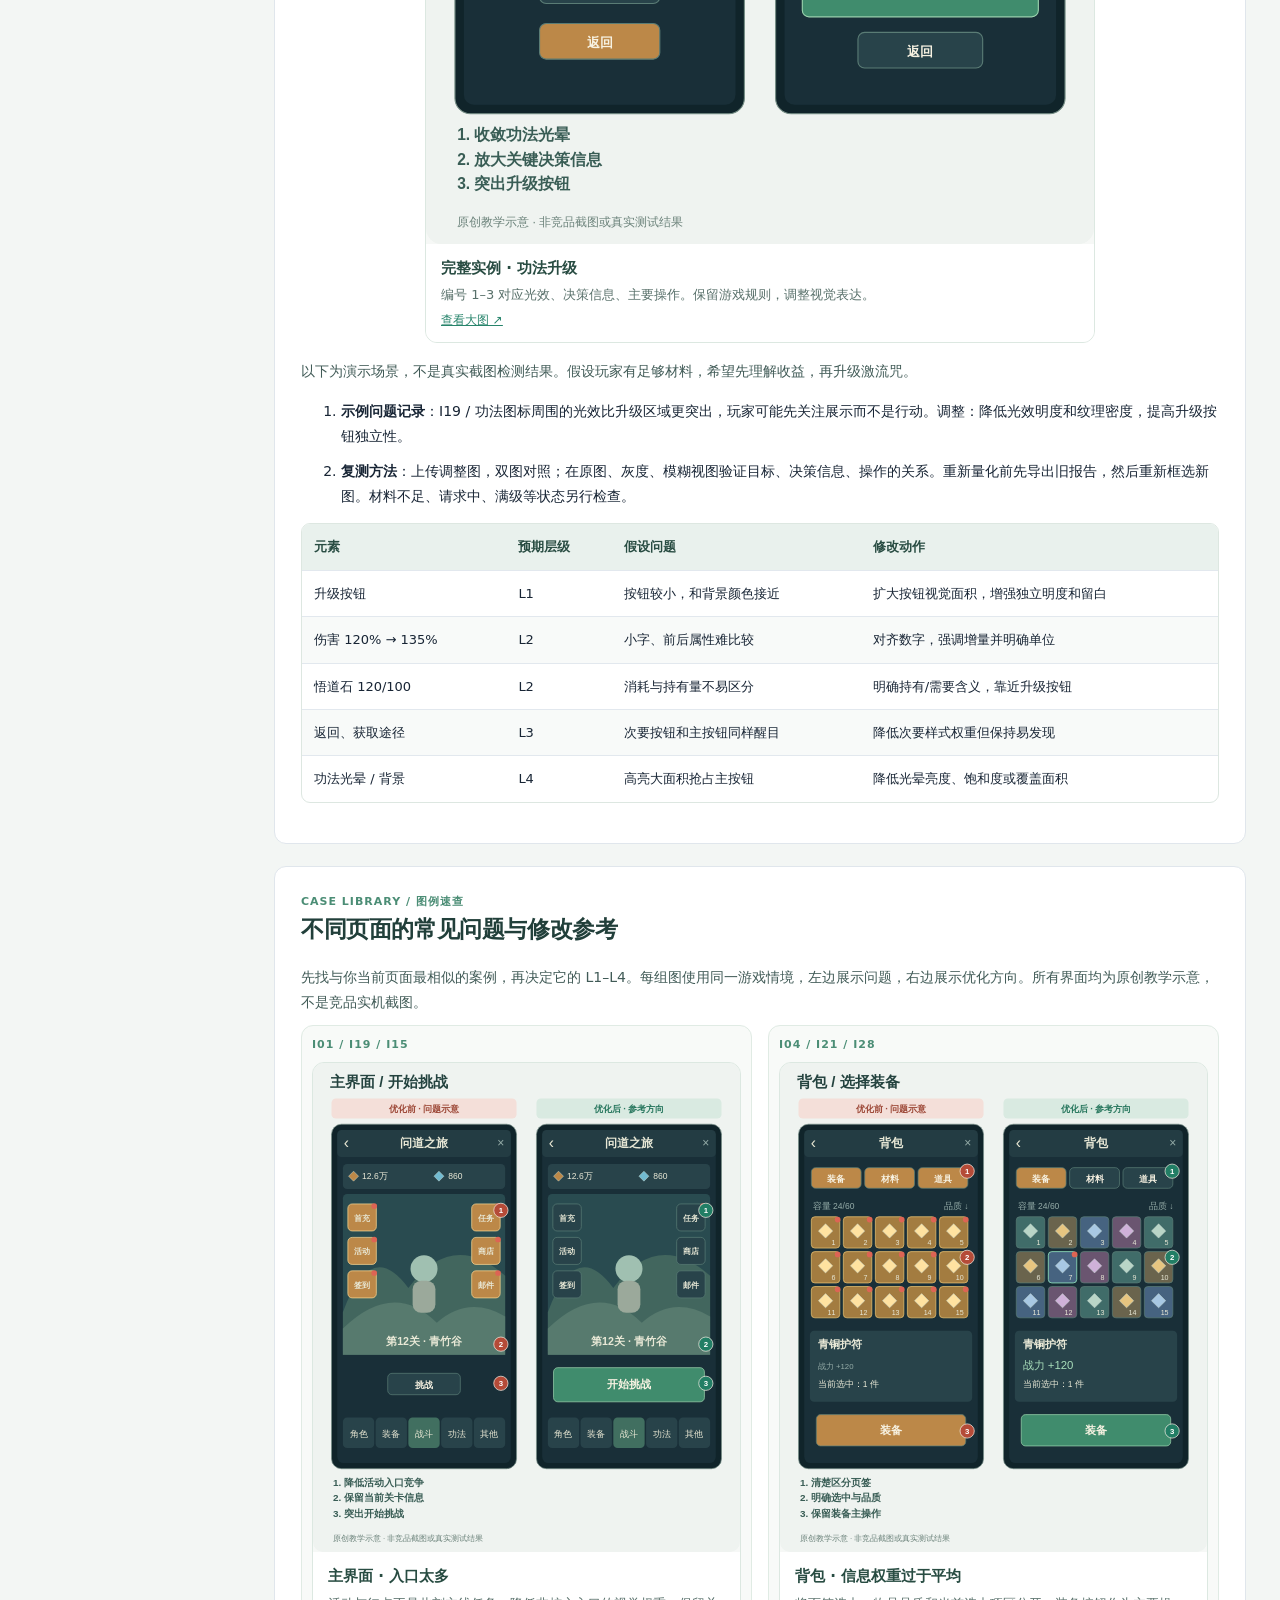
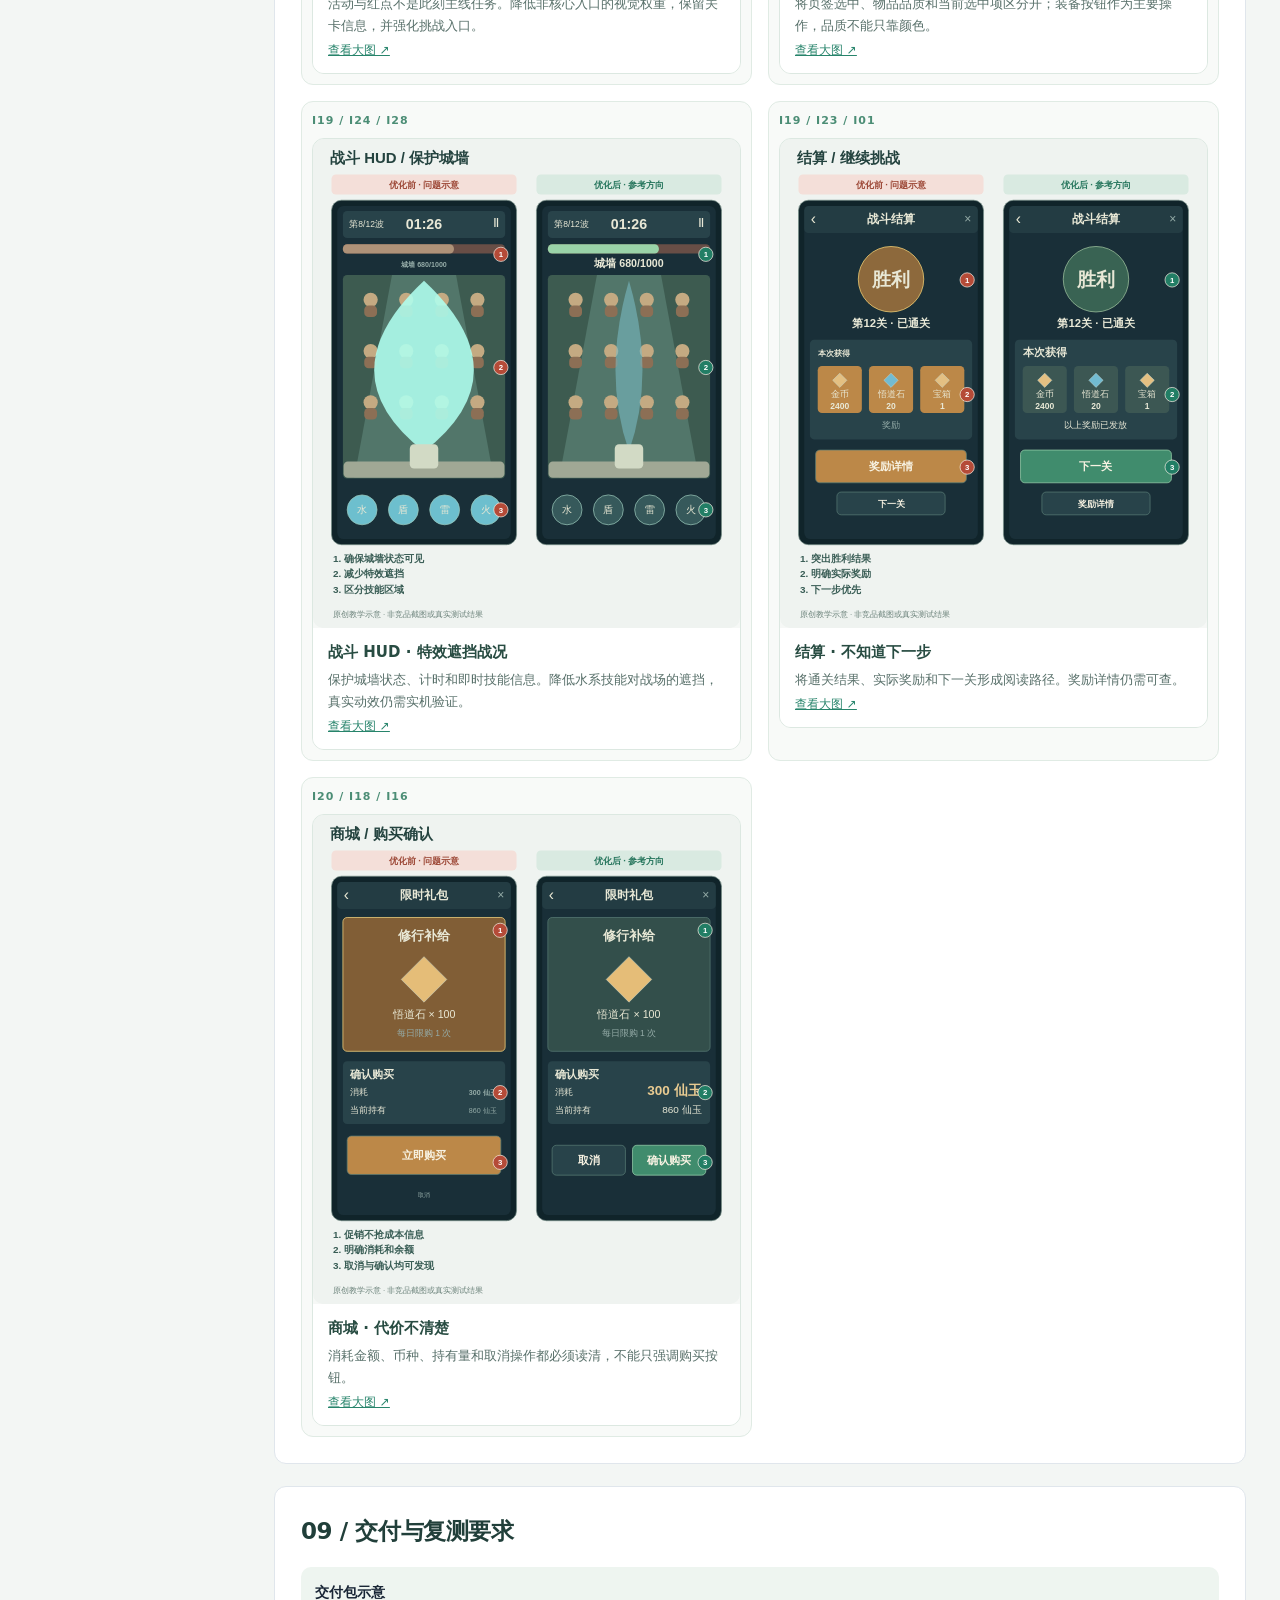
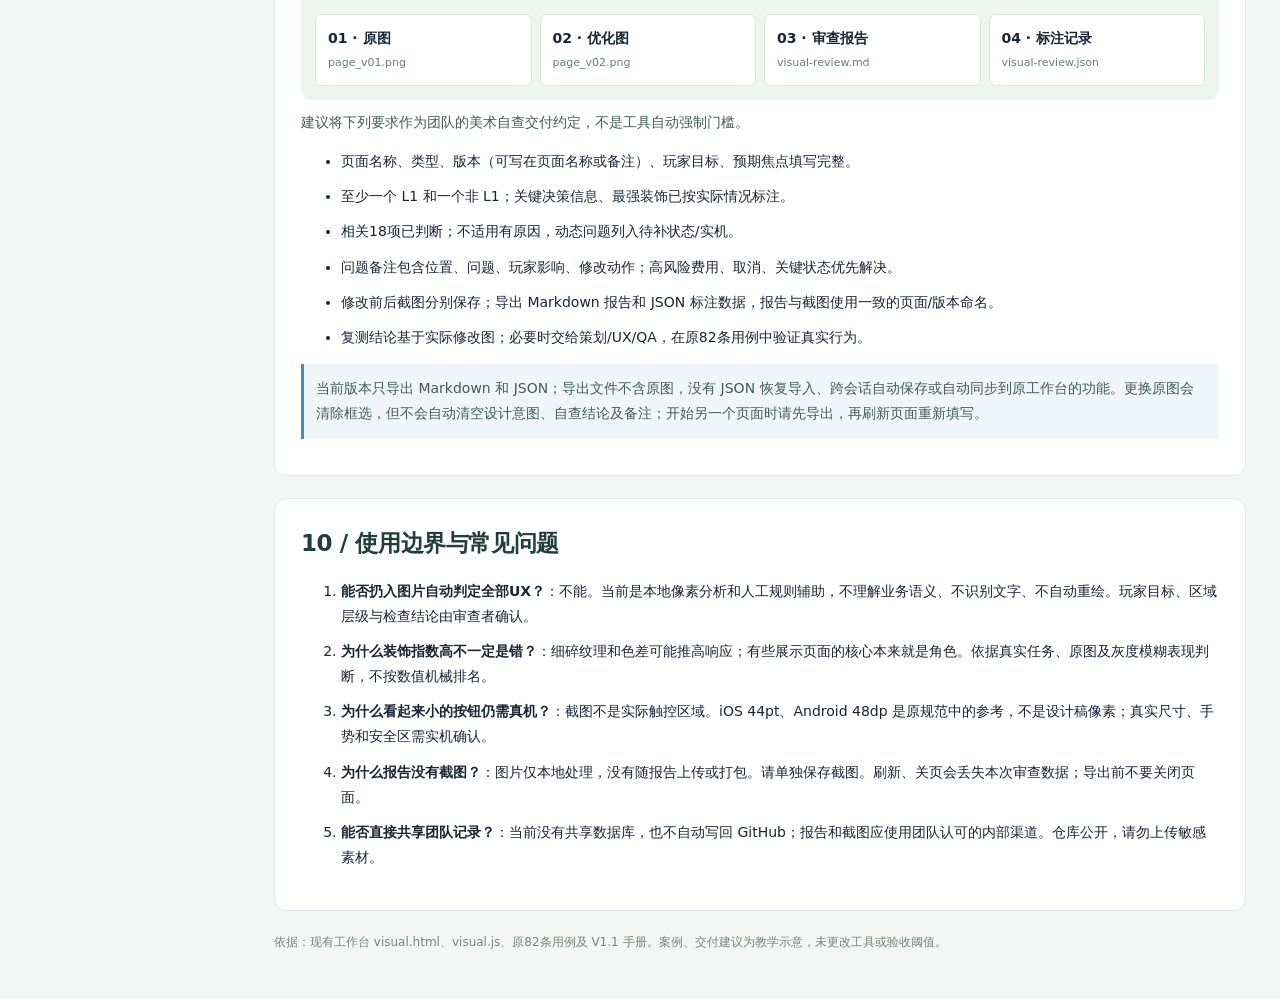
==== commit b8b1736c: "Upgrade art handbook to illustrated V1.2 with ten original teaching graphics" ====
--- a/visual-guide.html
+++ b/visual-guide.html
@@ -1 +1 @@
-<!doctype html><html lang="zh-CN"><head><meta charset="utf-8"><meta name="viewport" content="width=device-width,initial-scale=1"><title>美术使用手册 · UX LAB</title><link rel="stylesheet" href="style.css"><link rel="stylesheet" href="visual.css"><style>.manual main{max-width:1100px}.manual aside{overflow:auto}.manual nav{gap:1px}.manual nav a{font-size:13px;padding:8px 12px}.manual article{scroll-margin-top:16px}.manual article p{margin:10px 0}.manual article li{margin:10px 0}.manual .mtable{overflow-x:auto}.manual table{border-collapse:collapse;width:100%;font-size:13px;min-width:500px}.manual th,.manual td{text-align:left;vertical-align:top;padding:11px;border-bottom:1px solid #e2e8ee}.manual th{background:#edf3f6}.manual tr:last-child td{border:0}.manual .note{background:#f0f5fa;padding:12px;border-left:3px solid #468bc4}.manual .jump{color:#177d6b;text-decoration:none}.manual .hero{margin-bottom:24px}.manual .hero h1{font-size:30px}.manual .steps b{color:#177d6b}.manual .actions a{display:inline-block;border:1px solid #d3dce4;border-radius:8px;padding:9px 12px;background:white;font-weight:600;text-decoration:none}.manual .actions .open{background:#177d6b;color:white;border-color:#177d6b}@media print{body.manual{display:block;background:white} .manual aside,.manual .actions{display:none}.manual main{padding:0;max-width:none}.manual .panel{border:0;padding:0;break-inside:auto}.manual h2{break-after:avoid}.manual tr{break-inside:avoid}.manual .mtable{overflow:visible}.manual table{min-width:0}.manual .note{border-left:2px solid #888}}@media(max-width:800px){.manual .hero h1{font-size:25px}.manual nav{display:flex;overflow:auto}.manual nav a{white-space:nowrap}}</style></head><body class="manual"><aside><div class="brand"><b>UX<span>LAB</span></b><small>ART HANDBOOK / V1.1</small></div><p class="navlabel">美术使用手册</p><nav><a class="navlink active" href="visual.html">← 返回美术审查</a><a class="navlink" href="#s1">01 / 快速开始</a><a class="navlink" href="#s2">02 / 视觉层级怎么划分</a><a class="navlink" href="#s3">03 / 不同页面如何选择焦点</a><a class="navlink" href="#s4">04 / 框选和五种检查模式</a><a class="navlink" href="#s5">05 / 怎样解读自动诊断</a><a class="navlink" href="#s6">06 / 18项规范检查：发现问题就知道怎么改</a><a class="navlink" href="#s7">07 / 审查结论怎么填</a><a class="navlink" href="#s8">08 / 实例：功法升级页</a><a class="navlink" href="#s9">09 / 交付与复测要求</a><a class="navlink" href="#s10">10 / 使用边界与常见问题</a></nav></aside><main><header class="hero"><div><div class="eyebrow">VISUAL UX / ART HANDBOOK</div><h1>美术视觉审查工作台使用手册</h1><p>V1.1 · 适用 UI 美术 / 主美 / UI UX 设计</p></div><div class="actions"><a class="open" href="visual.html">打开工作台</a><a href="docs/美术使用手册.md" download>下载 Markdown</a><button onclick="window.print()">打印 / PDF</button></div></header><div class="visual-intro"><b>核心任务：让玩家在正确的时间看到正确的信息。</b><p>基于现有 V1.1 实际功能。单图审查不是全流程验收，也不是 AI 自动审图。手册中的交付标准是建议。</p></div><article class="panel" id="s1"><h2>01 / 快速开始</h2><p>每个页面只解决一个问题：玩家能否快速看懂当前目标、做出正确决策，并找到对应的操作？</p><ol class="steps"><li><b>准备截图</b>：导出一张完整的竖屏 UI，建议使用与项目设计稿一致的分辨率。文件支持 PNG、JPG、WebP，小于或等于 30 MB。优先使用真实页面内容，不用空白占位稿。</li><li><b>打开审查入口</b>：进入 UX Lab → 左侧「美术视觉审查」，点击上传区或将图片拖入。页面显示文件名和原始尺寸。</li><li><b>填写设计意图</b>：右侧选择页面类型，填写页面名称、玩家此刻的核心目标、预期第一视觉焦点。先定义功能，再判断视觉，不要根据当前最亮的区域倒推重要性。</li><li><b>标注核心区域</b>：填写元素名称，选 L1–L4 层级，在截图上按住拖出矩形。至少标记一个 L1 和一个非 L1；建议覆盖关键决策信息和最抢眼的装饰。</li><li><b>检查与记录</b>：依次切换原图、灰度、模糊、显著性，阅读自动诊断；在18项视觉 UX 自查中填写结论和备注。</li><li><b>修改与交付</b>：将具体修改动作写入「修改与复测」，导出 Markdown 报告及 JSON 标注；在设计软件完成调整，再上传第二张图进行对照。</li></ol></article><article class="panel" id="s2"><h2>02 / 视觉层级怎么划分</h2><p>L1–L4 是业务重要性标签，不是亮度、面积、颜色或评分的硬性规定。与原工作台 L1/L2/L3 测试分层不是同一个概念。</p><div class="mtable"><table><thead><tr><th>层级</th><th>判断依据</th><th>常见元素</th><th>设计方向</th></tr></thead><tbody><tr><td>L1 核心</td><td>玩家首先需要看懂或执行什么？</td><td>挑战、升级、结算结果、关键生存提示</td><td>形成明确焦点；必要时多个核心并存</td></tr><tr><td>L2 决策</td><td>操作前必须读懂什么？</td><td>价格、消耗、属性变化、条件、血量</td><td>可读、成组、靠近相关操作；不被遮挡</td></tr><tr><td>L3 辅助</td><td>需要时才查找什么？</td><td>返回、筛选、帮助、次要入口</td><td>稳定易找，但不抢占核心</td></tr><tr><td>L4 装饰</td><td>移除后是否仍能完成任务？</td><td>背景、纹理、光效、纯展示角色</td><td>保留风格与氛围，控制竞争</td></tr></tbody></table></div></article><article class="panel" id="s3"><h2>03 / 不同页面如何选择焦点</h2><p>切换页面类型后，右侧会显示相应提示。下表用于起步，不替代实际策划规则；例如材料不足时，获取材料可能由 L3 上升为 L1。</p><div class="mtable"><table><thead><tr><th>页面类型</th><th>L1 候选</th><th>L2 候选</th><th>重点避免</th></tr></thead><tbody><tr><td>主界面</td><td>当前主线、开始挑战</td><td>关卡、重要资源与状态</td><td>活动、红点、特效抢主目标</td></tr><tr><td>养成详情</td><td>升级、突破</td><td>消耗、持有量、属性变化与条件</td><td>角色展示强于操作；消耗难读</td></tr><tr><td>列表 / 背包</td><td>选中目标、主要批量操作</td><td>品质、数量、属性</td><td>满屏同等强调；选中不明显</td></tr><tr><td>战斗 HUD</td><td>生存提示、即时操作</td><td>血量、波次、倒计时、技能</td><td>华丽动效遮挡战况</td></tr><tr><td>奖励 / 结算</td><td>结果、下一步</td><td>实际获得奖励及数量</td><td>随机奖励误显示为已获得</td></tr><tr><td>商城 / 确认弹窗</td><td>购买或取消的明确选择</td><td>商品、币种、价格、限制</td><td>促销掩盖价格；弱化取消</td></tr><tr><td>其他</td><td>由当前任务决定</td><td>由决策所需信息决定</td><td>先套模板再定义目标</td></tr></tbody></table></div></article><article class="panel" id="s4"><h2>04 / 框选和五种检查模式</h2><ol class="steps"><li><b>准确框选</b>：先选名称和层级再拖动矩形。尽量贴合元素边界，不要把大片背景或其他按钮纳入同一框；同类元素应采用类似的框选粒度。框选后右侧可以改名称、改层级、删除；撤销只移除最后一个标注。</li><li><b>原图</b>：确认整体美术效果、文字、按钮和功能归属。隐藏标注后观察正常阅读路径；不要因为某元素属于 L3 就把它做得难以寻找。</li><li><b>灰度</b>：去除颜色差异，观察明度层级、选中态与关键文字是否仍能辨认。灰度可帮助发现问题，但不能替代实际对比度测量或色觉测试。</li><li><b>模糊</b>：弱化细节，观察大色块、主次关系、构图重心。如果装饰大色块先于目标被注意，尝试降低背景或光效的对比。模糊模式不适合检查小字。</li><li><b>显著性</b>：热图显示相对像素响应，暖色与较强响应相关。对照框选元素和设计意图检查潜在冲突；它不是眼动热图，也不会自动识别按钮、文字或业务目标。</li><li><b>双图对照</b>：点击「双图对照」选择优化后的截图。左侧保留原图及标注，右侧展示第二张图；再次点击该模式可换对比图。双图模式不能新建框选。若要对优化图重新量化分析，先导出旧报告，再用「更换截图」载入新图并重新标注。</li><li><b>辅助线</b>：勾选安全区示意或九宫格检查边缘和构图；安全区使用上下约6%、左右约4%的示意范围，不是设备真实安全区。</li></ol></article><article class="panel" id="s5"><h2>05 / 怎样解读自动诊断</h2><p>算法以局部边缘、亮度偏差和颜色差为输入，按当前图第95百分位归一化。框选区域会显示相对显著指数（0–100）、高响应像素比例及面积占比。只用于本图的辅助比较，不是通过分数或玩家注意概率。</p><div class="mtable"><table><thead><tr><th>诊断提示</th><th>触发逻辑（当前版本）</th><th>美术处理方向</th></tr></thead><tbody><tr><td>整体像素变化较弱</td><td>全图响应 P95 小于 0.06（算法内部参考值；零响应存在回退）</td><td>检查局部文字、按钮与背景，确认是否是有意低对比风格</td></tr><tr><td>没有标注 L1 / 缺少非核心</td><td>标注集合中缺核心或对照区域</td><td>补齐设计意图和代表性框选</td></tr><tr><td>辅助/装饰可能与核心竞争</td><td>L3/L4 指数达到最强 L1 指数减4或更高</td><td>降低次要区域对比、饱和度、纹理；强化主操作独立性</td></tr><tr><td>关键决策信息可能偏弱</td><td>L2 指数比最强 L1 低超过25</td><td>核对价格、条件、收益的字号、留白、分组和明度</td></tr><tr><td>核心/决策元素接近边缘</td><td>L1/L2 超过示意安全区边界</td><td>留足空间，按真实设备复核</td></tr><tr><td>标注了多个 L1 核心</td><td>L1 超过3个</td><td>检查是否可收敛；战斗 HUD 等允许合理多核心</td></tr><tr><td>未发现明显 L3/L4 指数竞争</td><td>已框选核心及非核心，未触发竞争规则</td><td>只代表当前标注未触发此规则，继续人工检查</td></tr></tbody></table></div><p class="note">不要通过故意增加噪点、光效或描边来追求指数；不要跨图比较归一化数值或把阈值当项目硬性验收标准。</p></article><article class="panel" id="s6"><h2>06 / 18项规范检查：发现问题就知道怎么改</h2><p>在右侧「视觉 UX 自查」逐项判断当前截图。下表把原有 UX 用例转成可执行的美术检查动作。</p><div class="mtable"><table><thead><tr><th>编号 / 检查项</th><th>检查动作</th><th>优化方向</th></tr></thead><tbody><tr><td>I19 主焦点明确</td><td>缩小或模糊后先看哪里？是否对应目标？</td><td>拉开核心与装饰的明度、面积和独立性</td></tr><tr><td>I01 核心入口与导航</td><td>标题、所在系统、主入口能否快速识别？</td><td>强化主次；固定常用入口位置</td></tr><tr><td>I11 按钮状态</td><td>当前可用、禁用、选中状态是否清楚？</td><td>明度、描边、图标、文字联合区分</td></tr><tr><td>I04 页签选中态</td><td>当前页签是否一眼可见？</td><td>强化选中指示，降低非选中竞争</td></tr><tr><td>I20 资源与价格</td><td>金额、单位、消耗、余额能否对应？</td><td>成组对齐；价格贴近相关操作</td></tr><tr><td>I21 属性与数值对比</td><td>前后属性能否逐项比较？</td><td>统一对齐、单位、增减符号；不只依赖颜色</td></tr><tr><td>I22 图标与术语</td><td>陌生图标及名称是否可理解？</td><td>补短标签；统一同义图标及文案</td></tr><tr><td>I23 奖励状态</td><td>预期、随机、已获、可领是否区分？</td><td>用状态文案、数量和表现准确表达</td></tr><tr><td>I15 红点干扰</td><td>非关键红点是否抢占注意？</td><td>降低无意义高亮；动态规则待验证</td></tr><tr><td>I16 关闭与取消</td><td>退出、取消、确认是否易找易区分？</td><td>稳定位置；拉开高风险按钮间距</td></tr><tr><td>I18 高风险操作</td><td>价格、对象、后果、取消是否清楚？</td><td>不得为了突出购买而弱化成本或风险</td></tr><tr><td>I06 触控尺寸与间距</td><td>可见按钮是否过密？</td><td>扩大真实热区、留间距；真机验证</td></tr><tr><td>I07 高频操作位置</td><td>高频操作是否方便单手触达？</td><td>优化位置；实际握持待真机</td></tr><tr><td>I24 边缘与安全区</td><td>标题、返回、主操作是否贴边？</td><td>增加安全留白，按设备适配</td></tr><tr><td>I25 文本与密度</td><td>长文、大数是否遮挡或截断？</td><td>统一字级、行距、对齐；补极端状态</td></tr><tr><td>I28 对比与可读性</td><td>灰度下关键状态与字仍能分辨？</td><td>局部明度对比，增加非颜色线索</td></tr><tr><td>S01 加载状态</td><td>能否区分加载与空白？</td><td>补加载反馈；未展示则待补状态</td></tr><tr><td>S02 空状态</td><td>无内容时有原因和下一步吗？</td><td>清楚说明；提供可执行入口</td></tr></tbody></table></div></article><article class="panel" id="s7"><h2>07 / 审查结论怎么填</h2><div class="mtable"><table><thead><tr><th>状态</th><th>适用情况</th><th>记录要求</th></tr></thead><tbody><tr><td>未检查</td><td>尚未检查该项</td><td>不要默认为通过</td></tr><tr><td>通过（当前图）</td><td>截图可见部分满足要求</td><td>只代表当前截图，不代表交互通过</td></tr><tr><td>需优化</td><td>存在明确的视觉问题</td><td>写位置、现象、影响、修改动作</td></tr><tr><td>待补状态/实机</td><td>单图不具备判断所需状态或交互</td><td>记录需补图、原型或设备测试</td></tr><tr><td>不适用</td><td>该页确实不包含该功能</td><td>填写原因；否则不计入已确认</td></tr></tbody></table></div><p class="note">例如没有展示加载或空状态，但实际页面存在加载过程，应标记待补状态/实机，而不是直接判为不适用。</p></article><article class="panel" id="s8"><h2>08 / 实例：功法升级页</h2><p>以下为演示场景，不是真实截图检测结果。假设玩家有足够材料，希望先理解收益，再升级激流咒。</p><ol class="steps"><li><b>示例问题记录</b>：I19 / 功法图标周围的光效比升级区域更突出，玩家可能先关注展示而不是行动。调整：降低光效明度和纹理密度，提高升级按钮独立性。</li><li><b>复测方法</b>：上传调整图，双图对照；在原图、灰度、模糊视图验证目标、决策信息、操作的关系。重新量化前先导出旧报告，然后重新框选新图。材料不足、请求中、满级等状态另行检查。</li></ol><div class="mtable"><table><thead><tr><th>元素</th><th>预期层级</th><th>假设问题</th><th>修改动作</th></tr></thead><tbody><tr><td>升级按钮</td><td>L1</td><td>按钮较小，和背景颜色接近</td><td>扩大按钮视觉面积，增强独立明度和留白</td></tr><tr><td>伤害 120% → 135%</td><td>L2</td><td>小字、前后属性难比较</td><td>对齐数字，强调增量并明确单位</td></tr><tr><td>悟道石 120/100</td><td>L2</td><td>消耗与持有量不易区分</td><td>明确持有/需要含义，靠近升级按钮</td></tr><tr><td>返回、获取途径</td><td>L3</td><td>次要按钮和主按钮同样醒目</td><td>降低次要样式权重但保持易发现</td></tr><tr><td>功法光晕 / 背景</td><td>L4</td><td>高亮大面积抢占主按钮</td><td>降低光晕亮度、饱和度或覆盖面积</td></tr></tbody></table></div></article><article class="panel" id="s9"><h2>09 / 交付与复测要求</h2><p>建议将下列要求作为团队的美术自查交付约定，不是工具自动强制门槛。</p><ul><li>页面名称、类型、版本（可写在页面名称或备注）、玩家目标、预期焦点填写完整。</li><li>至少一个 L1 和一个非 L1；关键决策信息、最强装饰已按实际情况标注。</li><li>相关18项已判断；不适用有原因，动态问题列入待补状态/实机。</li><li>问题备注包含位置、问题、玩家影响、修改动作；高风险费用、取消、关键状态优先解决。</li><li>修改前后截图分别保存；导出 Markdown 报告和 JSON 标注数据，报告与截图使用一致的页面/版本命名。</li><li>复测结论基于实际修改图；必要时交给策划/UX/QA，在原82条用例中验证真实行为。</li></ul><p class="note">当前版本只导出 Markdown 和 JSON；导出文件不含原图，没有 JSON 恢复导入、跨会话自动保存或自动同步到原工作台的功能。更换原图会清除框选，但不会自动清空设计意图、自查结论及备注；开始另一个页面时请先导出，再刷新页面重新填写。</p></article><article class="panel" id="s10"><h2>10 / 使用边界与常见问题</h2><ol class="steps"><li><b>能否扔入图片自动判定全部UX？</b>：不能。当前是本地像素分析和人工规则辅助，不理解业务语义、不识别文字、不自动重绘。玩家目标、区域层级与检查结论由审查者确认。</li><li><b>为什么装饰指数高不一定是错？</b>：细碎纹理和色差可能推高响应；有些展示页面的核心本来就是角色。依据真实任务、原图及灰度模糊表现判断，不按数值机械排名。</li><li><b>为什么看起来小的按钮仍需真机？</b>：截图不是实际触控区域。iOS 44pt、Android 48dp 是原规范中的参考，不是设计稿像素；真实尺寸、手势和安全区需实机确认。</li><li><b>为什么报告没有截图？</b>：图片仅本地处理，没有随报告上传或打包。请单独保存截图。刷新、关页会丢失本次审查数据；导出前不要关闭页面。</li><li><b>能否直接共享团队记录？</b>：当前没有共享数据库，也不自动写回 GitHub；报告和截图应使用团队认可的内部渠道。仓库公开，请勿上传敏感素材。</li></ol></article><p class="muted">来源：本项目 visual.html、visual.js、docs/美术视觉审查.md、data.js。示例与交付约定为手册新增建议。</p></main></body></html>+<!doctype html><html lang="zh-CN"><head><meta charset="utf-8"><meta name="viewport" content="width=device-width,initial-scale=1"><title>美术使用手册 · UX LAB</title><link rel="stylesheet" href="style.css"><link rel="stylesheet" href="visual.css"><style>.manual{background:#f3f6f4}.manual main{max-width:1180px;padding:34px}.manual aside{overflow:auto}.manual nav{gap:2px}.manual nav a{font-size:13px;padding:9px 12px}.manual article{scroll-margin-top:20px;padding:26px;margin-bottom:22px}.manual article p{margin:10px 0;line-height:1.8;color:#415b57}.manual article h2{font-size:23px;margin:0 0 16px;letter-spacing:-.4px;color:#213f3a}.manual article li{margin:10px 0;line-height:1.8}.manual .mtable{overflow-x:auto;border:1px solid #dde7e1;border-radius:9px;margin:14px 0}.manual table{border-collapse:collapse;width:100%;font-size:13px;min-width:520px;line-height:1.65}.manual th,.manual td{text-align:left;vertical-align:top;padding:12px;border-bottom:1px solid #e2e8ee}.manual th{background:#e9f1ed;color:#284c42;font-weight:700}.manual tbody tr:nth-child(even){background:#f8faf9}.manual tr:last-child td{border:0}.manual .note{background:#f0f5fa;padding:12px;border-left:3px solid #468bc4}.manual .hero{display:grid;grid-template-columns:minmax(0,1.1fr) minmax(0,.9fr);gap:22px;padding:26px;background:#183b35;color:white;border-radius:16px;margin-bottom:24px;align-items:center}.manual .hero .eyebrow{color:#91cdb5}.manual .hero h1{font-size:36px;line-height:1.24;margin:10px 0 13px;color:#f6faf6}.manual .hero p{color:#c7dcd2;line-height:1.8}.manual .hero .actions{margin-top:20px}.manual .hero img{width:100%;border-radius:10px;display:block}.manual .hero figcaption{color:#bfd8cb;font-size:11px;margin-top:8px}.manual .hero figure{margin:0}.manual .actions a{display:inline-block;border:1px solid #c8ded3;border-radius:8px;padding:9px 12px;background:white;font-weight:600;text-decoration:none;color:#285b4d}.manual .actions .open{background:#9fddbd;color:#173d32;border-color:#9fddbd}.quick-grid{display:grid;grid-template-columns:repeat(3,minmax(0,1fr));gap:10px;margin:14px 0}.step-card{background:#f2f7f4;border:1px solid #e0ebe4;border-radius:9px;padding:14px;display:grid;gap:3px}.step-card>span{color:#27846b;font-size:12px;letter-spacing:1px;font-weight:800}.step-card>b{font-size:16px;color:#24443c}.step-card>small{font-size:12px;color:#54716a}.manual details{border:1px solid #dce8e1;border-radius:8px;padding:12px 14px;margin:14px 0}.manual summary{cursor:pointer;font-weight:700;color:#286b56}.manual .art-figure{margin:18px 0 22px;background:#f6f8f6;border:1px solid #dce8e1;border-radius:12px;overflow:hidden}.manual .art-figure .zoom{display:block;cursor:zoom-in}.manual .art-figure img{width:100%;height:auto;display:block}.manual .art-figure figcaption{display:grid;gap:4px;padding:12px 15px;background:#fff}.manual .art-figure figcaption strong{font-size:15px;color:#284c42}.manual .art-figure figcaption span{color:#58706a;font-size:13px;line-height:1.7}.manual .art-figure figcaption a{font-size:12px;color:#27846b}.manual #s8 .art-figure,.manual #s6 .art-figure{max-width:670px;margin:16px auto}.case-grid{display:grid;grid-template-columns:repeat(2,minmax(0,1fr));gap:16px}.case-card{min-width:0;border:1px solid #e0ebe4;padding:10px;border-radius:12px;background:#f8faf8}.case-card .art-figure{margin:8px 0 0}.case-card .rule,.section-kicker{font-size:11px;letter-spacing:1px;font-weight:700;color:#4b8d75}.three-cards{display:grid;grid-template-columns:repeat(3,1fr);gap:10px}.three-cards>div{padding:12px;background:#f3f7f4;border-radius:9px;border:1px solid #dfebe2}.three-cards b{color:#376653}.three-cards p{font-size:13px}.delivery{background:#eef5f0;padding:14px;border-radius:10px}.deliver-grid{display:grid;grid-template-columns:repeat(4,1fr);gap:8px;margin-top:10px}.deliver-grid>div{background:white;border:1px solid #d7e6de;padding:12px;border-radius:7px;font-weight:700}.deliver-grid small{font-size:11px;color:#657f73;overflow-wrap:anywhere;font-weight:400}.manual .fineprint{font-size:12px;color:#70877c}.manual .lead-small{font-size:13px}.manual footer{margin-top:auto}.manual .tagline{font-size:12px;color:#a8d0bd;letter-spacing:.5px}@media(max-width:1000px){.manual main{padding:18px}.manual .hero{grid-template-columns:1fr}.manual .hero img{max-height:390px;object-fit:contain}.case-grid{grid-template-columns:1fr}.quick-grid{grid-template-columns:repeat(2,1fr)}.three-cards{grid-template-columns:1fr}.deliver-grid{grid-template-columns:repeat(2,1fr)}}@media(max-width:800px){.manual nav{display:flex;overflow:auto}.manual nav a{white-space:nowrap}.manual main{padding:12px}.manual article{padding:16px}.manual .hero{padding:20px}.manual .hero h1{font-size:28px}.manual article h2{font-size:20px}}@media print{body.manual{display:block;background:white}.manual aside,.manual .actions{display:none}.manual main{padding:0;max-width:none}.manual .hero{background:white;color:#162d25;border:1px solid #bbb;grid-template-columns:1fr 1fr}.manual .hero h1,.manual .hero p,.manual .hero .eyebrow,.manual .hero figcaption{color:#162d25}.manual article{border:0;padding:0;break-inside:auto}.manual h2{break-after:avoid}.manual tr,.manual .art-figure,.manual .case-card{break-inside:avoid}.manual .mtable{overflow:visible}.manual table{min-width:0}.manual .art-figure img{max-height:160mm;object-fit:contain}.manual a{color:inherit}.manual *{print-color-adjust:exact;-webkit-print-color-adjust:exact}}</style></head><body class="manual"><aside><div class="brand"><b>UX<span>LAB</span></b><small>ILLUSTRATED HANDBOOK / V1.2</small></div><p class="navlabel">图文使用手册</p><nav><a class="navlink active" href="visual.html">← 返回美术审查</a><a class="navlink" href="#s1">01 / 快速开始</a><a class="navlink" href="#s2">02 / 视觉层级</a><a class="navlink" href="#s3">03 / 页面焦点</a><a class="navlink" href="#s4">04 / 操作图解</a><a class="navlink" href="#s5">05 / 诊断提示</a><a class="navlink" href="#s6">06 / 18项规范</a><a class="navlink" href="#s7">07 / 结论填写</a><a class="navlink" href="#s8">08 / 功法实例</a><a class="navlink" href="#cases">09 / 案例图册</a><a class="navlink" href="#s9">10 / 交付复测</a><a class="navlink" href="#s10">11 / 常见问题</a></nav><footer>手册 V1.2 / 工具 V1.1<br>原创教学案例，非竞品实机</footer></aside><main><header class="hero"><div><div class="eyebrow">VISUAL UX / ART HANDBOOK</div><h1>美术视觉审查<br>图文使用手册</h1><p>看得懂、找得到、做得对。通过页面案例理解视觉层级，再用工作台辅助诊断、修改和复测。</p><p class="tagline">手册 V1.2 · 适配工作台 V1.1 · 7 组前后对照 · 3 张操作图解</p><div class="actions"><a class="open" href="visual.html">打开工作台</a><a href="#cases">看案例图册</a><a href="docs/美术使用手册.md" download>Markdown</a><button onclick="window.print()">打印 / PDF</button></div></div><figure><a href="#s8"><img src="assets/handbook/upgrade.svg" alt="功法升级页面修改前后对照示意，左侧光晕过强而右侧主按钮清晰"></a><figcaption>案例 01 · 从装饰竞争到主操作清晰（原创教学示意）</figcaption></figure></header><div class="visual-intro"><b>判断顺序：先确认玩家目标 → 再确认功能层级 → 最后调整视觉。</b><p>本手册保留 V1.1 的完整操作及18项规范，新增图例和速查路径。所有案例均为原创教学示意，不是实际玩家眼动或竞品数据。</p></div><article class="panel" id="s1"><h2>01 / 快速开始</h2><div class="quick-grid"><div class="step-card"><span>01</span><b>上传截图</b><small>PNG / JPG / WebP；≤30MB</small></div><div class="step-card"><span>02</span><b>定义目标</b><small>页面类型、玩家目标、预期焦点</small></div><div class="step-card"><span>03</span><b>框选元素</b><small>先填名称，选 L1–L4，再拖框</small></div><div class="step-card"><span>04</span><b>切换观察</b><small>灰度、模糊、显著性检查</small></div><div class="step-card"><span>05</span><b>记录问题</b><small>18项自查，写明修改动作</small></div><div class="step-card"><span>06</span><b>复测与导出</b><small>双图对照，导出报告及 JSON</small></div></div><p class="lead-small">首次使用？先按以上六步做一张页面；操作细节在下方。</p><p>每个页面只解决一个问题：玩家能否快速看懂当前目标、做出正确决策，并找到对应的操作？</p><details><summary>展开六步详细操作</summary><ol class="steps"><li><b>准备截图</b>：导出一张完整的竖屏 UI，建议使用与项目设计稿一致的分辨率。文件支持 PNG、JPG、WebP，小于或等于 30 MB。优先使用真实页面内容，不用空白占位稿。</li><li><b>打开审查入口</b>：进入 UX Lab → 左侧「美术视觉审查」，点击上传区或将图片拖入。页面显示文件名和原始尺寸。</li><li><b>填写设计意图</b>：右侧选择页面类型，填写页面名称、玩家此刻的核心目标、预期第一视觉焦点。先定义功能，再判断视觉，不要根据当前最亮的区域倒推重要性。</li><li><b>标注核心区域</b>：填写元素名称，选 L1–L4 层级，在截图上按住拖出矩形。至少标记一个 L1 和一个非 L1；建议覆盖关键决策信息和最抢眼的装饰。</li><li><b>检查与记录</b>：依次切换原图、灰度、模糊、显著性，阅读自动诊断；在18项视觉 UX 自查中填写结论和备注。</li><li><b>修改与交付</b>：将具体修改动作写入「修改与复测」，导出 Markdown 报告及 JSON 标注；在设计软件完成调整，再上传第二张图进行对照。</li></ol></details></article><article class="panel" id="s2"><h2>02 / 视觉层级怎么划分</h2><figure class="art-figure"><a class="zoom" href="assets/handbook/hierarchy.svg" target="_blank" rel="noopener" aria-label="查看大图：四级视觉层级 · 功法升级"><img src="assets/handbook/hierarchy.svg" alt="四级视觉层级 · 功法升级，颜色框表示预期的功能层级，不是视觉强度的硬性比例。" loading="lazy"></a><figcaption><strong>四级视觉层级 · 功法升级</strong><span>颜色框表示预期的功能层级，不是视觉强度的硬性比例。</span><a href="assets/handbook/hierarchy.svg" target="_blank" rel="noopener">查看大图 ↗</a></figcaption></figure><p>L1–L4 是业务重要性标签，不是亮度、面积、颜色或评分的硬性规定。与原工作台 L1/L2/L3 测试分层不是同一个概念。</p><div class="mtable"><table><thead><tr><th>层级</th><th>判断依据</th><th>常见元素</th><th>设计方向</th></tr></thead><tbody><tr><td>L1 核心</td><td>玩家首先需要看懂或执行什么？</td><td>挑战、升级、结算结果、关键生存提示</td><td>形成明确焦点；必要时多个核心并存</td></tr><tr><td>L2 决策</td><td>操作前必须读懂什么？</td><td>价格、消耗、属性变化、条件、血量</td><td>可读、成组、靠近相关操作；不被遮挡</td></tr><tr><td>L3 辅助</td><td>需要时才查找什么？</td><td>返回、筛选、帮助、次要入口</td><td>稳定易找，但不抢占核心</td></tr><tr><td>L4 装饰</td><td>移除后是否仍能完成任务？</td><td>背景、纹理、光效、纯展示角色</td><td>保留风格与氛围，控制竞争</td></tr></tbody></table></div></article><article class="panel" id="s3"><h2>03 / 不同页面如何选择焦点</h2><p>切换页面类型后，右侧会显示相应提示。下表用于起步，不替代实际策划规则；例如材料不足时，获取材料可能由 L3 上升为 L1。</p><div class="mtable"><table><thead><tr><th>页面类型</th><th>L1 候选</th><th>L2 候选</th><th>重点避免</th></tr></thead><tbody><tr><td>主界面</td><td>当前主线、开始挑战</td><td>关卡、重要资源与状态</td><td>活动、红点、特效抢主目标</td></tr><tr><td>养成详情</td><td>升级、突破</td><td>消耗、持有量、属性变化与条件</td><td>角色展示强于操作；消耗难读</td></tr><tr><td>列表 / 背包</td><td>选中目标、主要批量操作</td><td>品质、数量、属性</td><td>满屏同等强调；选中不明显</td></tr><tr><td>战斗 HUD</td><td>生存提示、即时操作</td><td>血量、波次、倒计时、技能</td><td>华丽动效遮挡战况</td></tr><tr><td>奖励 / 结算</td><td>结果、下一步</td><td>实际获得奖励及数量</td><td>随机奖励误显示为已获得</td></tr><tr><td>商城 / 确认弹窗</td><td>购买或取消的明确选择</td><td>商品、币种、价格、限制</td><td>促销掩盖价格；弱化取消</td></tr><tr><td>其他</td><td>由当前任务决定</td><td>由决策所需信息决定</td><td>先套模板再定义目标</td></tr></tbody></table></div></article><article class="panel" id="s4"><h2>04 / 框选和五种检查模式</h2><figure class="art-figure"><a class="zoom" href="assets/handbook/annotate.svg" target="_blank" rel="noopener" aria-label="查看大图：按实际操作顺序标注"><img src="assets/handbook/annotate.svg" alt="按实际操作顺序标注，名称、层级在右侧填写，左侧拖动矩形；此图是工作台操作示意。" loading="lazy"></a><figcaption><strong>按实际操作顺序标注</strong><span>名称、层级在右侧填写，左侧拖动矩形；此图是工作台操作示意。</span><a href="assets/handbook/annotate.svg" target="_blank" rel="noopener">查看大图 ↗</a></figcaption></figure><figure class="art-figure"><a class="zoom" href="assets/handbook/modes.svg" target="_blank" rel="noopener" aria-label="查看大图：同一页面的观察模式"><img src="assets/handbook/modes.svg" alt="同一页面的观察模式，显著性颜色为教学示意，并非真实算法结果。双图对照可参照案例图的前后布局。" loading="lazy"></a><figcaption><strong>同一页面的观察模式</strong><span>显著性颜色为教学示意，并非真实算法结果。双图对照可参照案例图的前后布局。</span><a href="assets/handbook/modes.svg" target="_blank" rel="noopener">查看大图 ↗</a></figcaption></figure><ol class="steps"><li><b>准确框选</b>：先选名称和层级再拖动矩形。尽量贴合元素边界，不要把大片背景或其他按钮纳入同一框；同类元素应采用类似的框选粒度。框选后右侧可以改名称、改层级、删除；撤销只移除最后一个标注。</li><li><b>原图</b>：确认整体美术效果、文字、按钮和功能归属。隐藏标注后观察正常阅读路径；不要因为某元素属于 L3 就把它做得难以寻找。</li><li><b>灰度</b>：去除颜色差异，观察明度层级、选中态与关键文字是否仍能辨认。灰度可帮助发现问题，但不能替代实际对比度测量或色觉测试。</li><li><b>模糊</b>：弱化细节，观察大色块、主次关系、构图重心。如果装饰大色块先于目标被注意，尝试降低背景或光效的对比。模糊模式不适合检查小字。</li><li><b>显著性</b>：热图显示相对像素响应，暖色与较强响应相关。对照框选元素和设计意图检查潜在冲突；它不是眼动热图，也不会自动识别按钮、文字或业务目标。</li><li><b>双图对照</b>：点击「双图对照」选择优化后的截图。左侧保留原图及标注，右侧展示第二张图；再次点击该模式可换对比图。双图模式不能新建框选。若要对优化图重新量化分析，先导出旧报告，再用「更换截图」载入新图并重新标注。</li><li><b>辅助线</b>：勾选安全区示意或九宫格检查边缘和构图；安全区使用上下约6%、左右约4%的示意范围，不是设备真实安全区。</li></ol></article><article class="panel" id="s5"><h2>05 / 怎样解读自动诊断</h2><div class="three-cards"><div><b>装饰可能太抢眼</b><p>减弱光效、纹理、色差或面积，保留核心操作的独立性。</p></div><div><b>决策信息可能太弱</b><p>把价格、消耗、收益组织在同一阅读路径内，强化字级与明度。</p></div><div><b>核心可能贴边</b><p>检查安全区示意，并按目标设备验证。</p></div></div><p>算法以局部边缘、亮度偏差和颜色差为输入，按当前图第95百分位归一化。框选区域会显示相对显著指数（0–100）、高响应像素比例及面积占比。只用于本图的辅助比较，不是通过分数或玩家注意概率。</p><details><summary>展开算法触发条件及完整诊断说明</summary><div class="mtable"><table><thead><tr><th>诊断提示</th><th>触发逻辑（当前版本）</th><th>美术处理方向</th></tr></thead><tbody><tr><td>整体像素变化较弱</td><td>全图响应 P95 小于 0.06（算法内部参考值；零响应存在回退）</td><td>检查局部文字、按钮与背景，确认是否是有意低对比风格</td></tr><tr><td>没有标注 L1 / 缺少非核心</td><td>标注集合中缺核心或对照区域</td><td>补齐设计意图和代表性框选</td></tr><tr><td>辅助/装饰可能与核心竞争</td><td>L3/L4 指数达到最强 L1 指数减4或更高</td><td>降低次要区域对比、饱和度、纹理；强化主操作独立性</td></tr><tr><td>关键决策信息可能偏弱</td><td>L2 指数比最强 L1 低超过25</td><td>核对价格、条件、收益的字号、留白、分组和明度</td></tr><tr><td>核心/决策元素接近边缘</td><td>L1/L2 超过示意安全区边界</td><td>留足空间，按真实设备复核</td></tr><tr><td>标注了多个 L1 核心</td><td>L1 超过3个</td><td>检查是否可收敛；战斗 HUD 等允许合理多核心</td></tr><tr><td>未发现明显 L3/L4 指数竞争</td><td>已框选核心及非核心，未触发竞争规则</td><td>只代表当前标注未触发此规则，继续人工检查</td></tr></tbody></table></div></details><p class="note">不要通过故意增加噪点、光效或描边来追求指数；不要跨图比较归一化数值或把阈值当项目硬性验收标准。</p></article><article class="panel" id="s6"><h2>06 / 18项规范检查：发现问题就知道怎么改</h2><figure class="art-figure"><a class="zoom" href="assets/handbook/states.svg" target="_blank" rel="noopener" aria-label="查看大图：组件状态 · 升级按钮"><img src="assets/handbook/states.svg" alt="组件状态 · 升级按钮，同一组件在不同状态下必须有清楚的状态文案与必要原因；截图不能验证重复点击或真实请求结果。" loading="lazy"></a><figcaption><strong>组件状态 · 升级按钮</strong><span>同一组件在不同状态下必须有清楚的状态文案与必要原因；截图不能验证重复点击或真实请求结果。</span><a href="assets/handbook/states.svg" target="_blank" rel="noopener">查看大图 ↗</a></figcaption></figure><p>在右侧「视觉 UX 自查」逐项判断当前截图。下表把原有 UX 用例转成可执行的美术检查动作。</p><details open><summary>18项规范完整速查表</summary><div class="mtable"><table><thead><tr><th>编号 / 检查项</th><th>检查动作</th><th>优化方向</th></tr></thead><tbody><tr><td>I19 主焦点明确</td><td>缩小或模糊后先看哪里？是否对应目标？</td><td>拉开核心与装饰的明度、面积和独立性</td></tr><tr><td>I01 核心入口与导航</td><td>标题、所在系统、主入口能否快速识别？</td><td>强化主次；固定常用入口位置</td></tr><tr><td>I11 按钮状态</td><td>当前可用、禁用、选中状态是否清楚？</td><td>明度、描边、图标、文字联合区分</td></tr><tr><td>I04 页签选中态</td><td>当前页签是否一眼可见？</td><td>强化选中指示，降低非选中竞争</td></tr><tr><td>I20 资源与价格</td><td>金额、单位、消耗、余额能否对应？</td><td>成组对齐；价格贴近相关操作</td></tr><tr><td>I21 属性与数值对比</td><td>前后属性能否逐项比较？</td><td>统一对齐、单位、增减符号；不只依赖颜色</td></tr><tr><td>I22 图标与术语</td><td>陌生图标及名称是否可理解？</td><td>补短标签；统一同义图标及文案</td></tr><tr><td>I23 奖励状态</td><td>预期、随机、已获、可领是否区分？</td><td>用状态文案、数量和表现准确表达</td></tr><tr><td>I15 红点干扰</td><td>非关键红点是否抢占注意？</td><td>降低无意义高亮；动态规则待验证</td></tr><tr><td>I16 关闭与取消</td><td>退出、取消、确认是否易找易区分？</td><td>稳定位置；拉开高风险按钮间距</td></tr><tr><td>I18 高风险操作</td><td>价格、对象、后果、取消是否清楚？</td><td>不得为了突出购买而弱化成本或风险</td></tr><tr><td>I06 触控尺寸与间距</td><td>可见按钮是否过密？</td><td>扩大真实热区、留间距；真机验证</td></tr><tr><td>I07 高频操作位置</td><td>高频操作是否方便单手触达？</td><td>优化位置；实际握持待真机</td></tr><tr><td>I24 边缘与安全区</td><td>标题、返回、主操作是否贴边？</td><td>增加安全留白，按设备适配</td></tr><tr><td>I25 文本与密度</td><td>长文、大数是否遮挡或截断？</td><td>统一字级、行距、对齐；补极端状态</td></tr><tr><td>I28 对比与可读性</td><td>灰度下关键状态与字仍能分辨？</td><td>局部明度对比，增加非颜色线索</td></tr><tr><td>S01 加载状态</td><td>能否区分加载与空白？</td><td>补加载反馈；未展示则待补状态</td></tr><tr><td>S02 空状态</td><td>无内容时有原因和下一步吗？</td><td>清楚说明；提供可执行入口</td></tr></tbody></table></div></details></article><article class="panel" id="s7"><h2>07 / 审查结论怎么填</h2><div class="mtable"><table><thead><tr><th>状态</th><th>适用情况</th><th>记录要求</th></tr></thead><tbody><tr><td>未检查</td><td>尚未检查该项</td><td>不要默认为通过</td></tr><tr><td>通过（当前图）</td><td>截图可见部分满足要求</td><td>只代表当前截图，不代表交互通过</td></tr><tr><td>需优化</td><td>存在明确的视觉问题</td><td>写位置、现象、影响、修改动作</td></tr><tr><td>待补状态/实机</td><td>单图不具备判断所需状态或交互</td><td>记录需补图、原型或设备测试</td></tr><tr><td>不适用</td><td>该页确实不包含该功能</td><td>填写原因；否则不计入已确认</td></tr></tbody></table></div><p class="note">例如没有展示加载或空状态，但实际页面存在加载过程，应标记待补状态/实机，而不是直接判为不适用。</p></article><article class="panel" id="s8"><h2>08 / 实例：功法升级页</h2><figure class="art-figure"><a class="zoom" href="assets/handbook/upgrade.svg" target="_blank" rel="noopener" aria-label="查看大图：完整实例 · 功法升级"><img src="assets/handbook/upgrade.svg" alt="完整实例 · 功法升级，编号 1–3 对应光效、决策信息、主要操作。保留游戏规则，调整视觉表达。" loading="lazy"></a><figcaption><strong>完整实例 · 功法升级</strong><span>编号 1–3 对应光效、决策信息、主要操作。保留游戏规则，调整视觉表达。</span><a href="assets/handbook/upgrade.svg" target="_blank" rel="noopener">查看大图 ↗</a></figcaption></figure><p>以下为演示场景，不是真实截图检测结果。假设玩家有足够材料，希望先理解收益，再升级激流咒。</p><ol class="steps"><li><b>示例问题记录</b>：I19 / 功法图标周围的光效比升级区域更突出，玩家可能先关注展示而不是行动。调整：降低光效明度和纹理密度，提高升级按钮独立性。</li><li><b>复测方法</b>：上传调整图，双图对照；在原图、灰度、模糊视图验证目标、决策信息、操作的关系。重新量化前先导出旧报告，然后重新框选新图。材料不足、请求中、满级等状态另行检查。</li></ol><div class="mtable"><table><thead><tr><th>元素</th><th>预期层级</th><th>假设问题</th><th>修改动作</th></tr></thead><tbody><tr><td>升级按钮</td><td>L1</td><td>按钮较小，和背景颜色接近</td><td>扩大按钮视觉面积，增强独立明度和留白</td></tr><tr><td>伤害 120% → 135%</td><td>L2</td><td>小字、前后属性难比较</td><td>对齐数字，强调增量并明确单位</td></tr><tr><td>悟道石 120/100</td><td>L2</td><td>消耗与持有量不易区分</td><td>明确持有/需要含义，靠近升级按钮</td></tr><tr><td>返回、获取途径</td><td>L3</td><td>次要按钮和主按钮同样醒目</td><td>降低次要样式权重但保持易发现</td></tr><tr><td>功法光晕 / 背景</td><td>L4</td><td>高亮大面积抢占主按钮</td><td>降低光晕亮度、饱和度或覆盖面积</td></tr></tbody></table></div></article><article class="panel casebook" id="cases"><div class="section-kicker">CASE LIBRARY / 图例速查</div><h2>不同页面的常见问题与修改参考</h2><p>先找与你当前页面最相似的案例，再决定它的 L1–L4。每组图使用同一游戏情境，左边展示问题，右边展示优化方向。所有界面均为原创教学示意，不是竞品实机截图。</p><div class="case-grid"><section class="case-card"><div class="rule">I01 / I19 / I15</div><figure class="art-figure"><a class="zoom" href="assets/handbook/home.svg" target="_blank" rel="noopener" aria-label="查看大图：主界面 · 入口太多"><img src="assets/handbook/home.svg" alt="主界面 · 入口太多，活动与红点不是此刻主线任务。降低非核心入口的视觉权重，保留关卡信息，并强化挑战入口。" loading="lazy"></a><figcaption><strong>主界面 · 入口太多</strong><span>活动与红点不是此刻主线任务。降低非核心入口的视觉权重，保留关卡信息，并强化挑战入口。</span><a href="assets/handbook/home.svg" target="_blank" rel="noopener">查看大图 ↗</a></figcaption></figure></section><section class="case-card"><div class="rule">I04 / I21 / I28</div><figure class="art-figure"><a class="zoom" href="assets/handbook/bag.svg" target="_blank" rel="noopener" aria-label="查看大图：背包 · 信息权重过于平均"><img src="assets/handbook/bag.svg" alt="背包 · 信息权重过于平均，将页签选中、物品品质和当前选中项区分开；装备按钮作为主要操作，品质不能只靠颜色。" loading="lazy"></a><figcaption><strong>背包 · 信息权重过于平均</strong><span>将页签选中、物品品质和当前选中项区分开；装备按钮作为主要操作，品质不能只靠颜色。</span><a href="assets/handbook/bag.svg" target="_blank" rel="noopener">查看大图 ↗</a></figcaption></figure></section><section class="case-card"><div class="rule">I19 / I24 / I28</div><figure class="art-figure"><a class="zoom" href="assets/handbook/hud.svg" target="_blank" rel="noopener" aria-label="查看大图：战斗 HUD · 特效遮挡战况"><img src="assets/handbook/hud.svg" alt="战斗 HUD · 特效遮挡战况，保护城墙状态、计时和即时技能信息。降低水系技能对战场的遮挡，真实动效仍需实机验证。" loading="lazy"></a><figcaption><strong>战斗 HUD · 特效遮挡战况</strong><span>保护城墙状态、计时和即时技能信息。降低水系技能对战场的遮挡，真实动效仍需实机验证。</span><a href="assets/handbook/hud.svg" target="_blank" rel="noopener">查看大图 ↗</a></figcaption></figure></section><section class="case-card"><div class="rule">I19 / I23 / I01</div><figure class="art-figure"><a class="zoom" href="assets/handbook/reward.svg" target="_blank" rel="noopener" aria-label="查看大图：结算 · 不知道下一步"><img src="assets/handbook/reward.svg" alt="结算 · 不知道下一步，将通关结果、实际奖励和下一关形成阅读路径。奖励详情仍需可查。" loading="lazy"></a><figcaption><strong>结算 · 不知道下一步</strong><span>将通关结果、实际奖励和下一关形成阅读路径。奖励详情仍需可查。</span><a href="assets/handbook/reward.svg" target="_blank" rel="noopener">查看大图 ↗</a></figcaption></figure></section><section class="case-card"><div class="rule">I20 / I18 / I16</div><figure class="art-figure"><a class="zoom" href="assets/handbook/shop.svg" target="_blank" rel="noopener" aria-label="查看大图：商城 · 代价不清楚"><img src="assets/handbook/shop.svg" alt="商城 · 代价不清楚，消耗金额、币种、持有量和取消操作都必须读清，不能只强调购买按钮。" loading="lazy"></a><figcaption><strong>商城 · 代价不清楚</strong><span>消耗金额、币种、持有量和取消操作都必须读清，不能只强调购买按钮。</span><a href="assets/handbook/shop.svg" target="_blank" rel="noopener">查看大图 ↗</a></figcaption></figure></section></div></article><article class="panel" id="s9"><h2>09 / 交付与复测要求</h2><div class="delivery"><strong>交付包示意</strong><div class="deliver-grid"><div>01 · 原图<br><small>page_v01.png</small></div><div>02 · 优化图<br><small>page_v02.png</small></div><div>03 · 审查报告<br><small>visual-review.md</small></div><div>04 · 标注记录<br><small>visual-review.json</small></div></div></div><p>建议将下列要求作为团队的美术自查交付约定，不是工具自动强制门槛。</p><ul><li>页面名称、类型、版本（可写在页面名称或备注）、玩家目标、预期焦点填写完整。</li><li>至少一个 L1 和一个非 L1；关键决策信息、最强装饰已按实际情况标注。</li><li>相关18项已判断；不适用有原因，动态问题列入待补状态/实机。</li><li>问题备注包含位置、问题、玩家影响、修改动作；高风险费用、取消、关键状态优先解决。</li><li>修改前后截图分别保存；导出 Markdown 报告和 JSON 标注数据，报告与截图使用一致的页面/版本命名。</li><li>复测结论基于实际修改图；必要时交给策划/UX/QA，在原82条用例中验证真实行为。</li></ul><p class="note">当前版本只导出 Markdown 和 JSON；导出文件不含原图，没有 JSON 恢复导入、跨会话自动保存或自动同步到原工作台的功能。更换原图会清除框选，但不会自动清空设计意图、自查结论及备注；开始另一个页面时请先导出，再刷新页面重新填写。</p></article><article class="panel" id="s10"><h2>10 / 使用边界与常见问题</h2><ol class="steps"><li><b>能否扔入图片自动判定全部UX？</b>：不能。当前是本地像素分析和人工规则辅助，不理解业务语义、不识别文字、不自动重绘。玩家目标、区域层级与检查结论由审查者确认。</li><li><b>为什么装饰指数高不一定是错？</b>：细碎纹理和色差可能推高响应；有些展示页面的核心本来就是角色。依据真实任务、原图及灰度模糊表现判断，不按数值机械排名。</li><li><b>为什么看起来小的按钮仍需真机？</b>：截图不是实际触控区域。iOS 44pt、Android 48dp 是原规范中的参考，不是设计稿像素；真实尺寸、手势和安全区需实机确认。</li><li><b>为什么报告没有截图？</b>：图片仅本地处理，没有随报告上传或打包。请单独保存截图。刷新、关页会丢失本次审查数据；导出前不要关闭页面。</li><li><b>能否直接共享团队记录？</b>：当前没有共享数据库，也不自动写回 GitHub；报告和截图应使用团队认可的内部渠道。仓库公开，请勿上传敏感素材。</li></ol></article><p class="fineprint">依据：现有工作台 visual.html、visual.js、原82条用例及 V1.1 手册。案例、交付建议为教学示意，未更改工具或验收阈值。</p></main></body></html>
